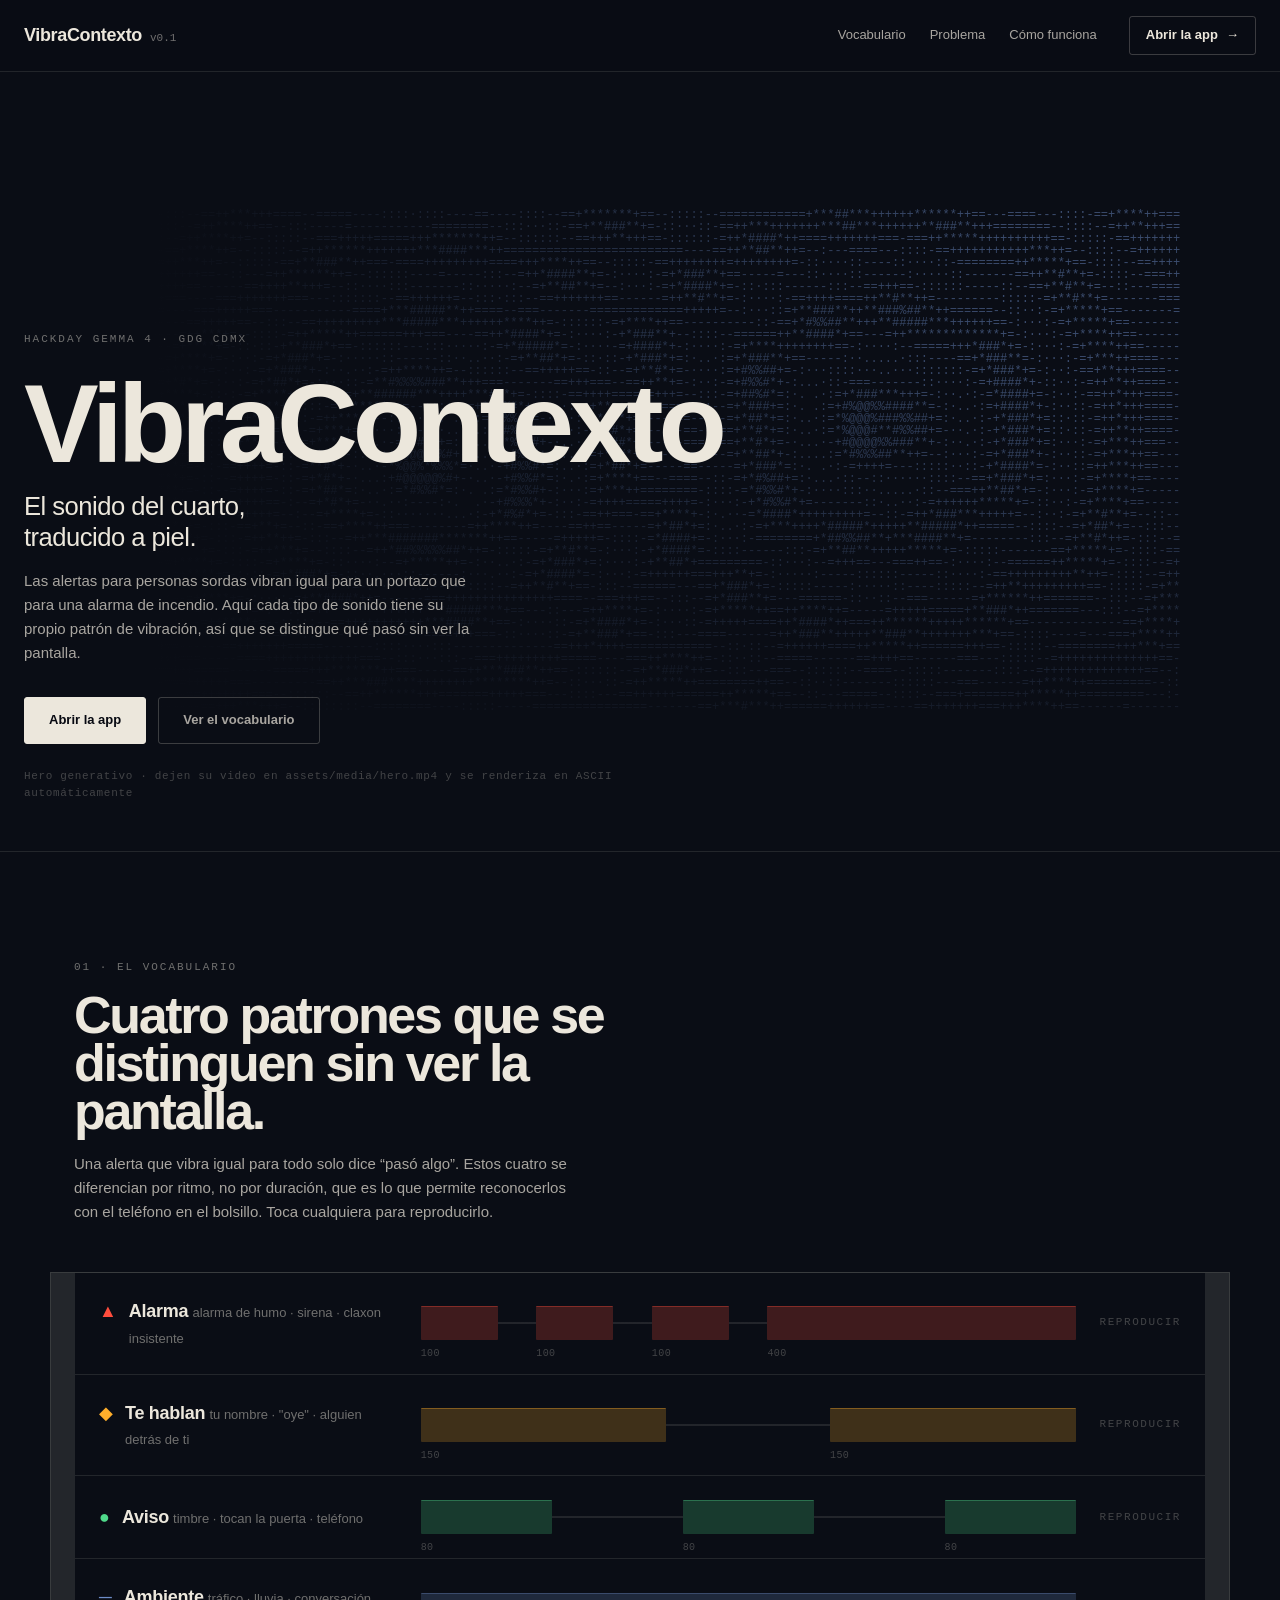
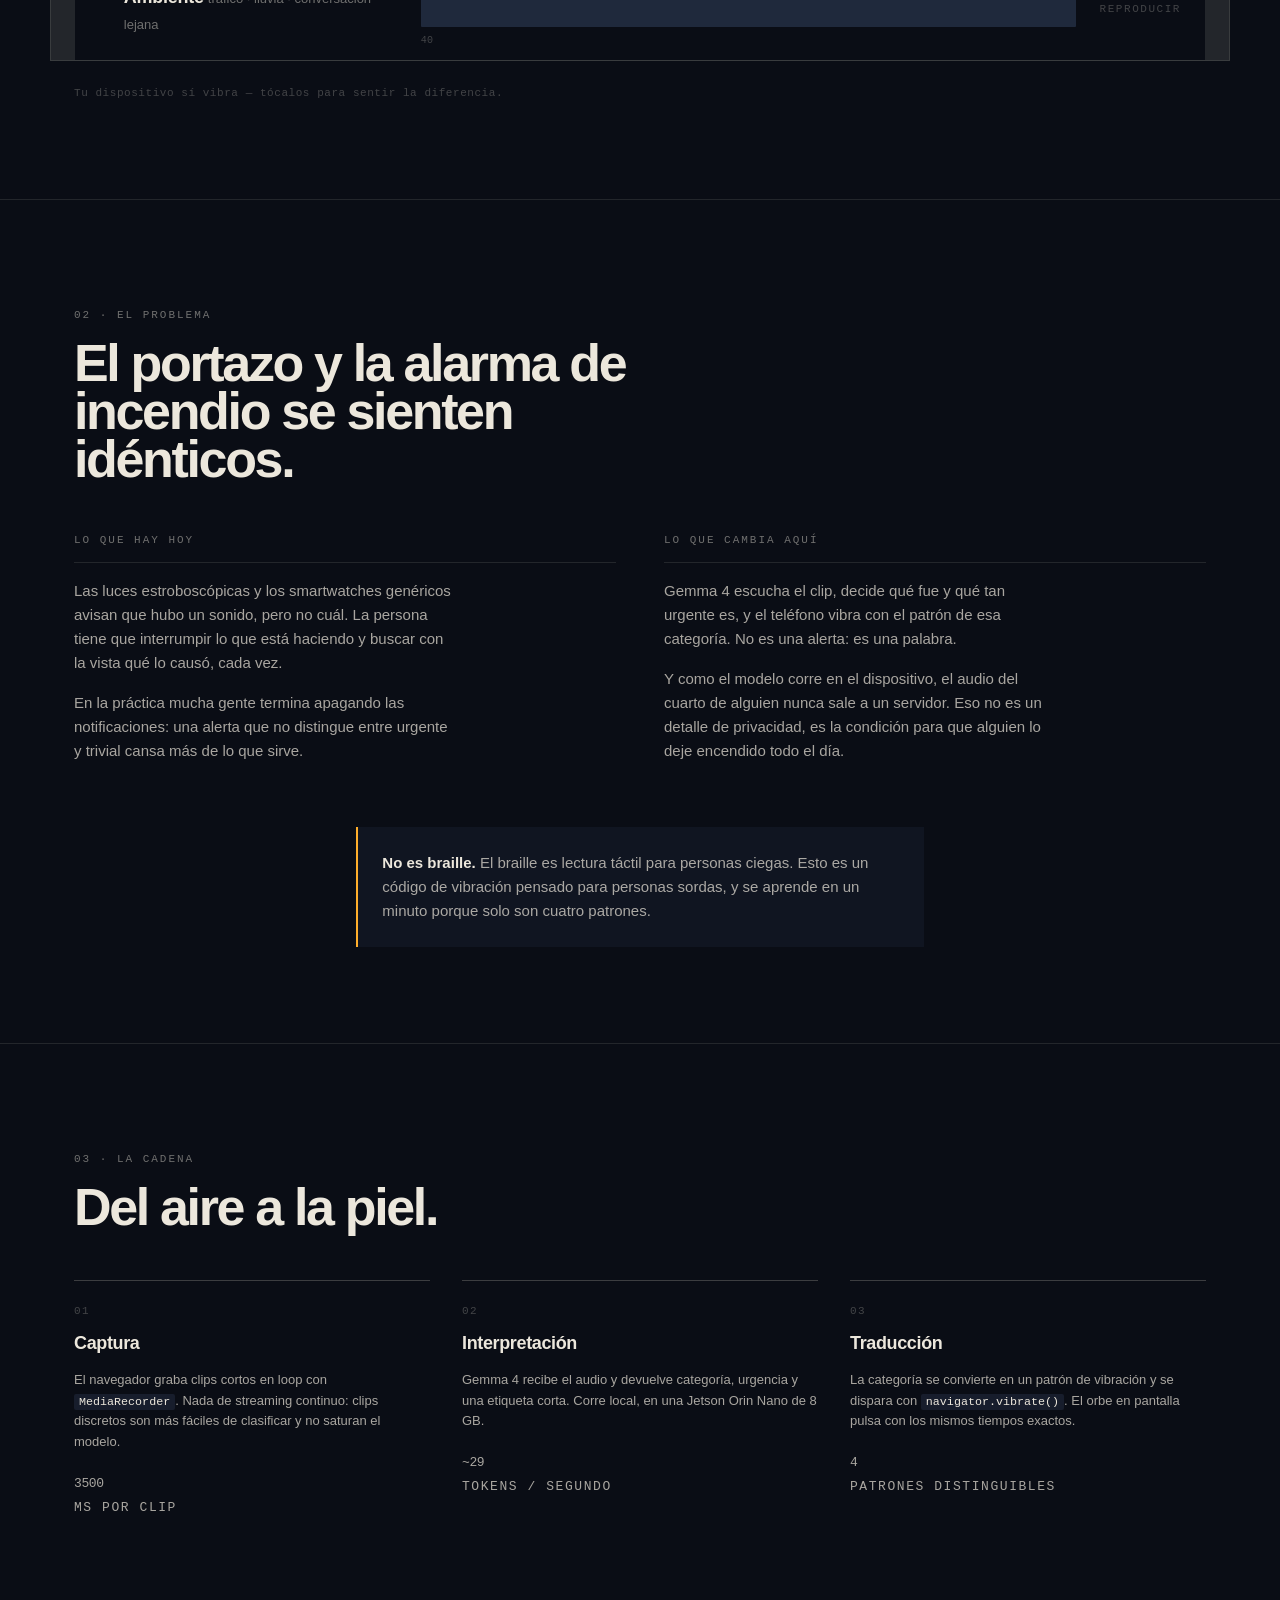
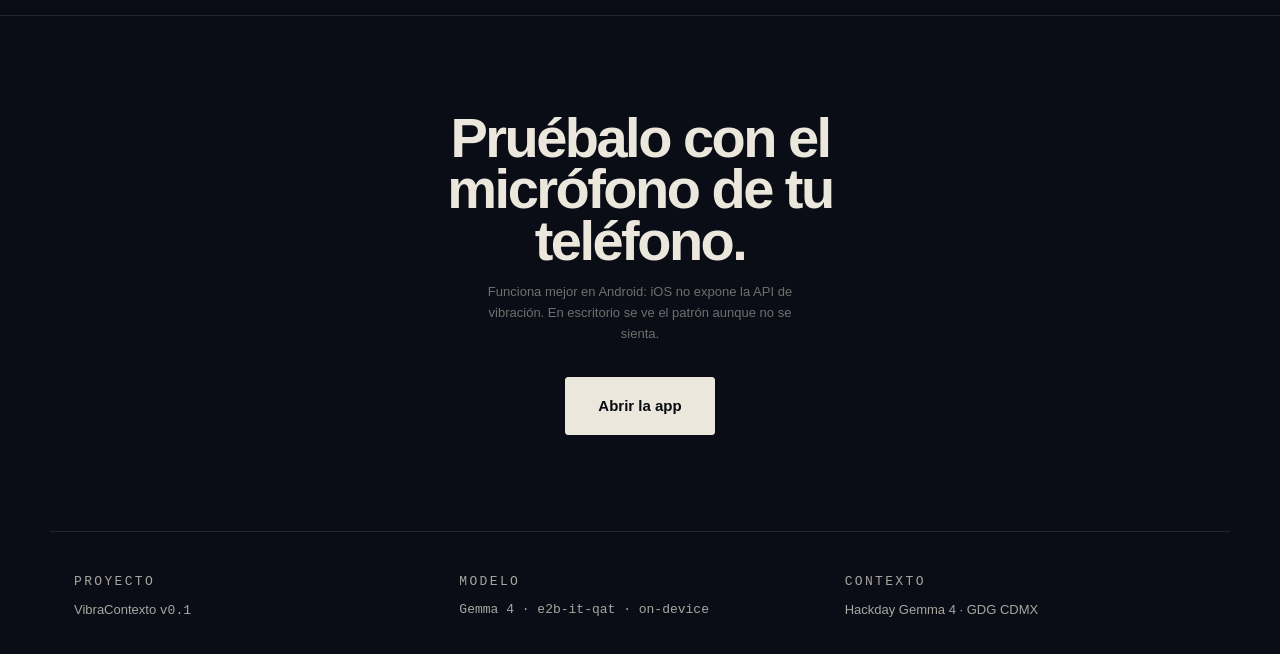
==== frontend/index.html @ 62b5c823 "Landing con hero ASCII y partitura háptica - config.js: nombre del proyecto en un solo lugar, se pro" ====
<!doctype html>
<html lang="es">
  <head>
    <meta charset="utf-8" />
    <meta name="viewport" content="width=device-width, initial-scale=1" />
    <title>{{nombre}}</title>
    <meta name="description" content="" />
    <meta name="color-scheme" content="dark" />
    <link rel="stylesheet" href="assets/css/tokens.css" />
    <link rel="stylesheet" href="assets/css/landing.css" />
  </head>
  <body>
    <a class="saltar" href="#contenido">Saltar al contenido</a>

    <header class="barra">
      <div class="barra__marca">
        <span class="barra__nombre" data-cfg="nombre"></span>
        <span class="barra__version mono" data-cfg="version"></span>
      </div>
      <nav class="barra__nav" aria-label="Secciones">
        <a href="#vocabulario">Vocabulario</a>
        <a href="#problema">Problema</a>
        <a href="#como">Cómo funciona</a>
      </nav>
      <a class="boton-abrir" href="app.html">
        Abrir la app
        <span aria-hidden="true">→</span>
      </a>
    </header>

    <main id="contenido">
      <!-- ── HERO ──────────────────────────────────────────────────────────
           El video en ASCII va aquí. Se genera en tiempo real desde
           assets/media/hero.mp4 — ver ascii-video.js para las instrucciones.
      -->
      <section class="hero">
        <pre class="hero__ascii" id="ascii" aria-hidden="true"></pre>
        <div class="hero__velo" aria-hidden="true"></div>

        <div class="hero__texto">
          <p class="etiqueta hero__eyebrow">
            <span data-cfg="equipo"></span>
          </p>
          <h1 class="display hero__titulo" data-cfg="nombre"></h1>
          <p class="hero__tagline" data-cfg="tagline"></p>
          <p class="hero__descripcion" data-cfg="descripcion"></p>

          <div class="hero__acciones">
            <a class="boton-primario" href="app.html">Abrir la app</a>
            <a class="boton-fantasma" href="#vocabulario">Ver el vocabulario</a>
          </div>

          <p class="hero__nota mono" id="nota-ascii"></p>
        </div>
      </section>

      <!-- ── VOCABULARIO: el elemento firma ────────────────────────────────
           Cada categoría es un patrón real, dibujado a escala de ms y
           reproducible. En un Android además vibra de verdad.
      -->
      <section class="vocabulario" id="vocabulario">
        <div class="seccion__cabeza">
          <p class="etiqueta">01 · El vocabulario</p>
          <h2 class="display seccion__titulo">
            Cuatro patrones que se distinguen sin ver la pantalla.
          </h2>
          <p class="seccion__bajada">
            Una alerta que vibra igual para todo solo dice “pasó algo”. Estos
            cuatro se diferencian por ritmo, no por duración, que es lo que
            permite reconocerlos con el teléfono en el bolsillo. Toca
            cualquiera para reproducirlo.
          </p>
        </div>

        <ul class="vocabulario__lista" id="lista-vocabulario"></ul>

        <p class="vocabulario__pie mono" id="aviso-vibracion"></p>
      </section>

      <!-- ── PROBLEMA ──────────────────────────────────────────────────── -->
      <section class="problema" id="problema">
        <div class="seccion__cabeza">
          <p class="etiqueta">02 · El problema</p>
          <h2 class="display seccion__titulo">
            El portazo y la alarma de incendio se sienten idénticos.
          </h2>
        </div>

        <div class="problema__grid">
          <div class="problema__col">
            <h3 class="problema__sub">Lo que hay hoy</h3>
            <p>
              Las luces estroboscópicas y los smartwatches genéricos avisan que
              hubo un sonido, pero no cuál. La persona tiene que interrumpir lo
              que está haciendo y buscar con la vista qué lo causó, cada vez.
            </p>
            <p>
              En la práctica mucha gente termina apagando las notificaciones:
              una alerta que no distingue entre urgente y trivial cansa más de
              lo que sirve.
            </p>
          </div>
          <div class="problema__col">
            <h3 class="problema__sub">Lo que cambia aquí</h3>
            <p>
              Gemma 4 escucha el clip, decide qué fue y qué tan urgente es, y
              el teléfono vibra con el patrón de esa categoría. No es una
              alerta: es una palabra.
            </p>
            <p>
              Y como el modelo corre en el dispositivo, el audio del cuarto de
              alguien nunca sale a un servidor. Eso no es un detalle de
              privacidad, es la condición para que alguien lo deje encendido
              todo el día.
            </p>
          </div>
        </div>

        <p class="problema__aclaracion">
          <strong>No es braille.</strong> El braille es lectura táctil para
          personas ciegas. Esto es un código de vibración pensado para personas
          sordas, y se aprende en un minuto porque solo son cuatro patrones.
        </p>
      </section>

      <!-- ── CÓMO FUNCIONA ─────────────────────────────────────────────────
           Es una cadena de señal real, así que va numerada: el orden importa
           y cada paso tiene su latencia medida.
      -->
      <section class="como" id="como">
        <div class="seccion__cabeza">
          <p class="etiqueta">03 · La cadena</p>
          <h2 class="display seccion__titulo">Del aire a la piel.</h2>
        </div>

        <ol class="cadena">
          <li class="cadena__paso">
            <span class="cadena__num mono">01</span>
            <h3 class="cadena__titulo">Captura</h3>
            <p>
              El navegador graba clips cortos en loop con
              <code>MediaRecorder</code>. Nada de streaming continuo: clips
              discretos son más fáciles de clasificar y no saturan el modelo.
            </p>
            <p class="cadena__dato mono" data-cfg="audio.duracionClipMs"></p>
            <p class="cadena__unidad mono">ms por clip</p>
          </li>
          <li class="cadena__paso">
            <span class="cadena__num mono">02</span>
            <h3 class="cadena__titulo">Interpretación</h3>
            <p>
              Gemma 4 recibe el audio y devuelve categoría, urgencia y una
              etiqueta corta. Corre local, en una Jetson Orin Nano de 8 GB.
            </p>
            <p class="cadena__dato mono">~29</p>
            <p class="cadena__unidad mono">tokens / segundo</p>
          </li>
          <li class="cadena__paso">
            <span class="cadena__num mono">03</span>
            <h3 class="cadena__titulo">Traducción</h3>
            <p>
              La categoría se convierte en un patrón de vibración y se dispara
              con <code>navigator.vibrate()</code>. El orbe en pantalla pulsa
              con los mismos tiempos exactos.
            </p>
            <p class="cadena__dato mono">4</p>
            <p class="cadena__unidad mono">patrones distinguibles</p>
          </li>
        </ol>
      </section>

      <section class="cierre">
        <h2 class="display cierre__titulo">
          Pruébalo con el micrófono de tu teléfono.
        </h2>
        <p class="cierre__nota">
          Funciona mejor en Android: iOS no expone la API de vibración. En
          escritorio se ve el patrón aunque no se sienta.
        </p>
        <a class="boton-primario boton-primario--grande" href="app.html">
          Abrir la app
        </a>
      </section>
    </main>

    <footer class="pie">
      <div class="pie__col">
        <p class="etiqueta">Proyecto</p>
        <p><span data-cfg="nombre"></span> <span class="mono" data-cfg="version"></span></p>
      </div>
      <div class="pie__col">
        <p class="etiqueta">Modelo</p>
        <p class="mono" data-cfg="modelo"></p>
      </div>
      <div class="pie__col">
        <p class="etiqueta">Contexto</p>
        <p data-cfg="equipo"></p>
      </div>
    </footer>

    <script src="assets/js/config.js"></script>
    <script src="assets/js/patterns.js"></script>
    <script src="assets/js/haptic-score.js"></script>
    <script src="assets/js/ascii-video.js"></script>
    <script src="assets/js/landing.js"></script>
  </body>
</html>
---- frontend/assets/css/tokens.css ----
/* ───────────────────────────────────────────────────────────────────────────
   Sistema de diseño — VibraContexto
   ---------------------------------------------------------------------------
   La base NO es negro puro: es un slate-índigo frío (#0A0D15). El negro puro
   con un solo acento neón es el look por defecto de todo dashboard generado
   por IA; el índigo profundo con texto hueso cálido se lee como instrumento
   de laboratorio, que es de donde viene este proyecto.

   Los cuatro colores de categoría son colores de SEÑAL: solo se usan cuando
   comunican una categoría real. Nunca como decoración, nunca en un degradado.
   ─────────────────────────────────────────────────────────────────────────── */

:root {
  /* Superficies */
  --ink-900: #070911;
  --ink-800: #0a0d15;
  --ink-700: #101521;
  --ink-600: #171d2c;
  --ink-500: #222a3d;

  /* Texto: hueso cálido, no gris frío. */
  --bone: #ece7dc;
  --bone-70: rgba(236, 231, 220, 0.7);
  --bone-45: rgba(236, 231, 220, 0.45);
  --bone-25: rgba(236, 231, 220, 0.25);
  --line: rgba(236, 231, 220, 0.11);
  --line-fuerte: rgba(236, 231, 220, 0.22);

  /* Señales por categoría — el mismo orden que el contrato del backend. */
  --sig-alarma: #ff4d3d;
  --sig-atencion: #ffae2b;
  --sig-social: #4fd98a;
  --sig-ambiental: #6c8cc7;

  /* Tipografía. Cero fuentes externas: el wifi del venue no es de fiar y una
     fuente que no carga arruina la demo. La personalidad la carga el mono. */
  --mono: ui-monospace, "SF Mono", SFMono-Regular, Menlo, Consolas,
    "Liberation Mono", "DejaVu Sans Mono", monospace;
  --sans: ui-sans-serif, -apple-system, BlinkMacSystemFont, "Segoe UI", Roboto,
    "Helvetica Neue", Arial, sans-serif;

  /* Escala tipográfica */
  --t-xs: 0.6875rem;
  --t-sm: 0.8125rem;
  --t-base: 0.9375rem;
  --t-md: 1.125rem;
  --t-lg: 1.5rem;
  --t-xl: 2.25rem;
  --t-2xl: clamp(2.75rem, 9vw, 7rem);

  /* Ritmo espacial */
  --s-1: 0.25rem;
  --s-2: 0.5rem;
  --s-3: 0.75rem;
  --s-4: 1rem;
  --s-6: 1.5rem;
  --s-8: 2rem;
  --s-12: 3rem;
  --s-16: 4rem;
  --s-24: 6rem;

  --radio: 3px;
  --ancho-max: 1180px;
}

*,
*::before,
*::after {
  box-sizing: border-box;
}

html {
  -webkit-text-size-adjust: 100%;
}

body {
  margin: 0;
  background: var(--ink-800);
  color: var(--bone);
  font-family: var(--sans);
  font-size: var(--t-base);
  line-height: 1.6;
  -webkit-font-smoothing: antialiased;
  text-rendering: optimizeLegibility;
}

/* Etiquetas de sistema: mono, versalitas, tracking abierto. Es el conector
   visual entre la landing y la app. */
.etiqueta {
  font-family: var(--mono);
  font-size: var(--t-xs);
  letter-spacing: 0.18em;
  text-transform: uppercase;
  color: var(--bone-45);
  font-weight: 500;
}

.mono {
  font-family: var(--mono);
  font-variant-numeric: tabular-nums;
}

/* Display: grotesca pesada, tracking muy cerrado. El contraste entre esto y
   el mono suelto de las etiquetas es toda la personalidad de la página. */
.display {
  font-weight: 800;
  letter-spacing: -0.045em;
  line-height: 0.92;
  margin: 0;
}

a {
  color: inherit;
}

button {
  font: inherit;
  color: inherit;
}

/* Piso de calidad: foco visible siempre, nunca outline:none a secas. */
:focus-visible {
  outline: 2px solid var(--sig-atencion);
  outline-offset: 3px;
  border-radius: 2px;
}

.solo-lectores {
  position: absolute;
  width: 1px;
  height: 1px;
  padding: 0;
  margin: -1px;
  overflow: hidden;
  clip: rect(0, 0, 0, 0);
  white-space: nowrap;
  border: 0;
}

/* La app depende de animación para comunicar (el orbe pulsa en sync con la
   vibración). Con reduced-motion no se elimina: se vuelve un cambio de estado
   discreto, para que la información no se pierda. */
@media (prefers-reduced-motion: reduce) {
  *,
  *::before,
  *::after {
    animation-duration: 0.01ms !important;
    animation-iteration-count: 1 !important;
    transition-duration: 0.01ms !important;
    scroll-behavior: auto !important;
  }
}
---- frontend/assets/css/landing.css ----
@import url("partitura.css");

/* ───────────────────────────────────────────────────────────────────────────
   LANDING
   Regla de especificidad que se sigue en todo el archivo: cada sección tiene
   su prefijo de clase (.hero__, .cadena__, ...) y NUNCA se estilan elementos
   por etiqueta dentro de una sección. Así ninguna regla cancela a otra.
   ─────────────────────────────────────────────────────────────────────────── */

.saltar {
  position: absolute;
  left: -9999px;
  top: 0;
  background: var(--bone);
  color: var(--ink-900);
  padding: var(--s-3) var(--s-4);
  z-index: 100;
  text-decoration: none;
}
.saltar:focus {
  left: var(--s-4);
  top: var(--s-4);
}

/* ── Barra superior ──────────────────────────────────────────────────────── */

.barra {
  position: sticky;
  top: 0;
  z-index: 50;
  display: flex;
  align-items: center;
  gap: var(--s-8);
  padding: var(--s-4) var(--s-6);
  background: color-mix(in srgb, var(--ink-800) 82%, transparent);
  backdrop-filter: blur(14px);
  border-bottom: 1px solid var(--line);
}

.barra__marca {
  display: flex;
  align-items: baseline;
  gap: var(--s-2);
  margin-right: auto;
}

.barra__nombre {
  font-weight: 700;
  letter-spacing: -0.02em;
  font-size: var(--t-md);
}

.barra__version {
  font-size: var(--t-xs);
  color: var(--bone-45);
}

.barra__nav {
  display: flex;
  gap: var(--s-6);
  font-size: var(--t-sm);
}

.barra__nav a {
  color: var(--bone-70);
  text-decoration: none;
  transition: color 140ms ease;
}
.barra__nav a:hover {
  color: var(--bone);
}

.boton-abrir {
  display: inline-flex;
  align-items: center;
  gap: var(--s-2);
  padding: var(--s-2) var(--s-4);
  border: 1px solid var(--line-fuerte);
  border-radius: var(--radio);
  font-size: var(--t-sm);
  font-weight: 600;
  text-decoration: none;
  white-space: nowrap;
  transition: background 140ms ease, border-color 140ms ease;
}
.boton-abrir:hover {
  background: var(--ink-600);
  border-color: var(--bone-45);
}

@media (max-width: 720px) {
  .barra__nav {
    display: none;
  }
}

/* ── Hero ────────────────────────────────────────────────────────────────── */

.hero {
  position: relative;
  min-height: min(88vh, 780px);
  display: flex;
  align-items: flex-end;
  overflow: hidden;
  border-bottom: 1px solid var(--line);
}

/* El ASCII es el fondo vivo del hero. El tamaño de fuente se calcula para que
   las columnas de config.js quepan exactamente en el ancho de la ventana:
   en monoespaciada cada carácter mide ~0.6em, así que 100vw / (cols * 0.6). */
.hero__ascii {
  position: absolute;
  inset: 0;
  margin: 0;
  padding: 0;
  font-family: var(--mono);
  font-size: clamp(3px, calc(100vw / 92), 12px);
  line-height: 1;
  letter-spacing: 0;
  color: var(--sig-ambiental);
  opacity: 0.5;
  white-space: pre;
  overflow: hidden;
  user-select: none;
  display: flex;
  align-items: center;
  justify-content: center;
}

/* Degradado que hunde el ASCII detrás del texto sin taparlo del todo. */
.hero__velo {
  position: absolute;
  inset: 0;
  background:
    linear-gradient(to top, var(--ink-800) 4%, transparent 62%),
    linear-gradient(to right, var(--ink-800) 12%, transparent 78%);
  pointer-events: none;
}

.hero__texto {
  position: relative;
  padding: var(--s-16) var(--s-6) var(--s-12);
  max-width: 720px;
}

.hero__eyebrow {
  margin: 0 0 var(--s-6);
}

.hero__titulo {
  font-size: var(--t-2xl);
  margin-bottom: var(--s-4);
}

.hero__tagline {
  font-size: clamp(1.125rem, 2.6vw, 1.6rem);
  font-weight: 500;
  letter-spacing: -0.02em;
  color: var(--bone);
  margin: 0 0 var(--s-4);
  max-width: 20ch;
  line-height: 1.2;
}

.hero__descripcion {
  color: var(--bone-70);
  max-width: 54ch;
  margin: 0 0 var(--s-8);
}

.hero__acciones {
  display: flex;
  flex-wrap: wrap;
  gap: var(--s-3);
  margin-bottom: var(--s-6);
}

.hero__nota {
  font-size: var(--t-xs);
  color: var(--bone-25);
  margin: 0;
  letter-spacing: 0.06em;
}

.boton-primario {
  display: inline-block;
  padding: var(--s-3) var(--s-6);
  background: var(--bone);
  color: var(--ink-900);
  border: 1px solid var(--bone);
  border-radius: var(--radio);
  font-weight: 650;
  font-size: var(--t-sm);
  text-decoration: none;
  transition: transform 120ms ease, background 140ms ease;
}
.boton-primario:hover {
  background: #fff;
  transform: translateY(-1px);
}

.boton-primario--grande {
  padding: var(--s-4) var(--s-8);
  font-size: var(--t-base);
}

.boton-fantasma {
  display: inline-block;
  padding: var(--s-3) var(--s-6);
  border: 1px solid var(--line-fuerte);
  border-radius: var(--radio);
  font-size: var(--t-sm);
  font-weight: 600;
  text-decoration: none;
  color: var(--bone-70);
  transition: color 140ms ease, border-color 140ms ease;
}
.boton-fantasma:hover {
  color: var(--bone);
  border-color: var(--bone-45);
}

/* ── Secciones ───────────────────────────────────────────────────────────── */

.seccion__cabeza {
  max-width: var(--ancho-max);
  margin: 0 auto var(--s-12);
  padding: 0 var(--s-6);
}

.seccion__titulo {
  font-size: clamp(1.75rem, 4.2vw, 3.25rem);
  max-width: 22ch;
  margin: var(--s-4) 0 0;
}

.seccion__bajada {
  color: var(--bone-70);
  max-width: 60ch;
  margin: var(--s-4) 0 0;
}

.vocabulario,
.problema,
.como {
  padding: var(--s-24) 0;
  border-bottom: 1px solid var(--line);
}

/* ── Vocabulario ─────────────────────────────────────────────────────────── */

.vocabulario__lista {
  list-style: none;
  margin: 0 auto;
  padding: 0 var(--s-6);
  max-width: var(--ancho-max);
  display: grid;
  gap: 1px;
  background: var(--line);
  border: 1px solid var(--line);
}

.tarjeta-patron {
  background: var(--ink-800);
  padding: var(--s-6);
  display: grid;
  grid-template-columns: minmax(180px, 1fr) 2.2fr auto;
  gap: var(--s-6);
  align-items: center;
  cursor: pointer;
  border: 0;
  width: 100%;
  text-align: left;
  transition: background 140ms ease;
}
.tarjeta-patron:hover {
  background: var(--ink-700);
}

.tarjeta-patron__id {
  display: flex;
  align-items: baseline;
  gap: var(--s-3);
}

.tarjeta-patron__glifo {
  font-size: var(--t-md);
  line-height: 1;
  color: var(--categoria-color);
}

.tarjeta-patron__nombre {
  font-weight: 650;
  letter-spacing: -0.015em;
  font-size: var(--t-md);
  margin: 0;
}

.tarjeta-patron__ejemplos {
  font-size: var(--t-sm);
  color: var(--bone-45);
  margin: var(--s-1) 0 0;
}

.tarjeta-patron__partitura {
  min-width: 0;
}

.tarjeta-patron__accion {
  font-size: var(--t-xs);
  letter-spacing: 0.14em;
  text-transform: uppercase;
  color: var(--bone-25);
  white-space: nowrap;
  font-family: var(--mono);
}

.tarjeta-patron:hover .tarjeta-patron__accion {
  color: var(--categoria-color);
}

@media (max-width: 860px) {
  .tarjeta-patron {
    grid-template-columns: 1fr;
    gap: var(--s-4);
  }
  .tarjeta-patron__accion {
    display: none;
  }
}

.vocabulario__pie {
  max-width: var(--ancho-max);
  margin: var(--s-6) auto 0;
  padding: 0 var(--s-6);
  font-size: var(--t-xs);
  color: var(--bone-25);
  letter-spacing: 0.05em;
}

/* ── Problema ────────────────────────────────────────────────────────────── */

.problema__grid {
  max-width: var(--ancho-max);
  margin: 0 auto;
  padding: 0 var(--s-6);
  display: grid;
  grid-template-columns: repeat(auto-fit, minmax(300px, 1fr));
  gap: var(--s-12);
}

.problema__sub {
  font-size: var(--t-xs);
  letter-spacing: 0.18em;
  text-transform: uppercase;
  color: var(--bone-45);
  font-family: var(--mono);
  font-weight: 500;
  margin: 0 0 var(--s-4);
  padding-bottom: var(--s-3);
  border-bottom: 1px solid var(--line);
}

.problema__col p {
  color: var(--bone-70);
  margin: 0 0 var(--s-4);
  max-width: 46ch;
}

.problema__aclaracion {
  max-width: var(--ancho-max);
  margin: var(--s-12) auto 0;
  padding: var(--s-6);
  border-left: 2px solid var(--sig-atencion);
  background: var(--ink-700);
  color: var(--bone-70);
  max-width: 68ch;
}

.problema__aclaracion strong {
  color: var(--bone);
}

/* ── Cadena ──────────────────────────────────────────────────────────────── */

.cadena {
  list-style: none;
  max-width: var(--ancho-max);
  margin: 0 auto;
  padding: 0 var(--s-6);
  display: grid;
  grid-template-columns: repeat(auto-fit, minmax(260px, 1fr));
  gap: var(--s-8);
  counter-reset: paso;
}

.cadena__paso {
  border-top: 1px solid var(--line-fuerte);
  padding-top: var(--s-4);
}

.cadena__num {
  font-size: var(--t-xs);
  color: var(--bone-25);
  letter-spacing: 0.12em;
}

.cadena__titulo {
  font-size: var(--t-md);
  font-weight: 650;
  letter-spacing: -0.02em;
  margin: var(--s-2) 0 var(--s-3);
}

.cadena__paso p {
  color: var(--bone-70);
  font-size: var(--t-sm);
  margin: 0 0 var(--s-3);
}

.cadena__dato {
  font-size: var(--t-xl);
  font-weight: 300;
  color: var(--bone);
  margin: var(--s-6) 0 0 !important;
  line-height: 1;
  letter-spacing: -0.03em;
}

.cadena__unidad {
  font-size: var(--t-xs);
  color: var(--bone-25);
  letter-spacing: 0.12em;
  text-transform: uppercase;
  margin: var(--s-2) 0 0 !important;
}

.cadena__paso code {
  font-family: var(--mono);
  font-size: 0.9em;
  color: var(--bone);
  background: var(--ink-600);
  padding: 1px 5px;
  border-radius: 2px;
}

/* ── Cierre ──────────────────────────────────────────────────────────────── */

.cierre {
  padding: var(--s-24) var(--s-6);
  text-align: center;
}

.cierre__titulo {
  font-size: clamp(1.75rem, 4.5vw, 3.5rem);
  max-width: 18ch;
  margin: 0 auto var(--s-4);
}

.cierre__nota {
  color: var(--bone-45);
  font-size: var(--t-sm);
  max-width: 46ch;
  margin: 0 auto var(--s-8);
}

/* ── Pie ─────────────────────────────────────────────────────────────────── */

.pie {
  border-top: 1px solid var(--line);
  padding: var(--s-8) var(--s-6);
  display: grid;
  grid-template-columns: repeat(auto-fit, minmax(200px, 1fr));
  gap: var(--s-6);
  max-width: var(--ancho-max);
  margin: 0 auto;
}

.pie__col p {
  margin: var(--s-2) 0 0;
  font-size: var(--t-sm);
  color: var(--bone-70);
}
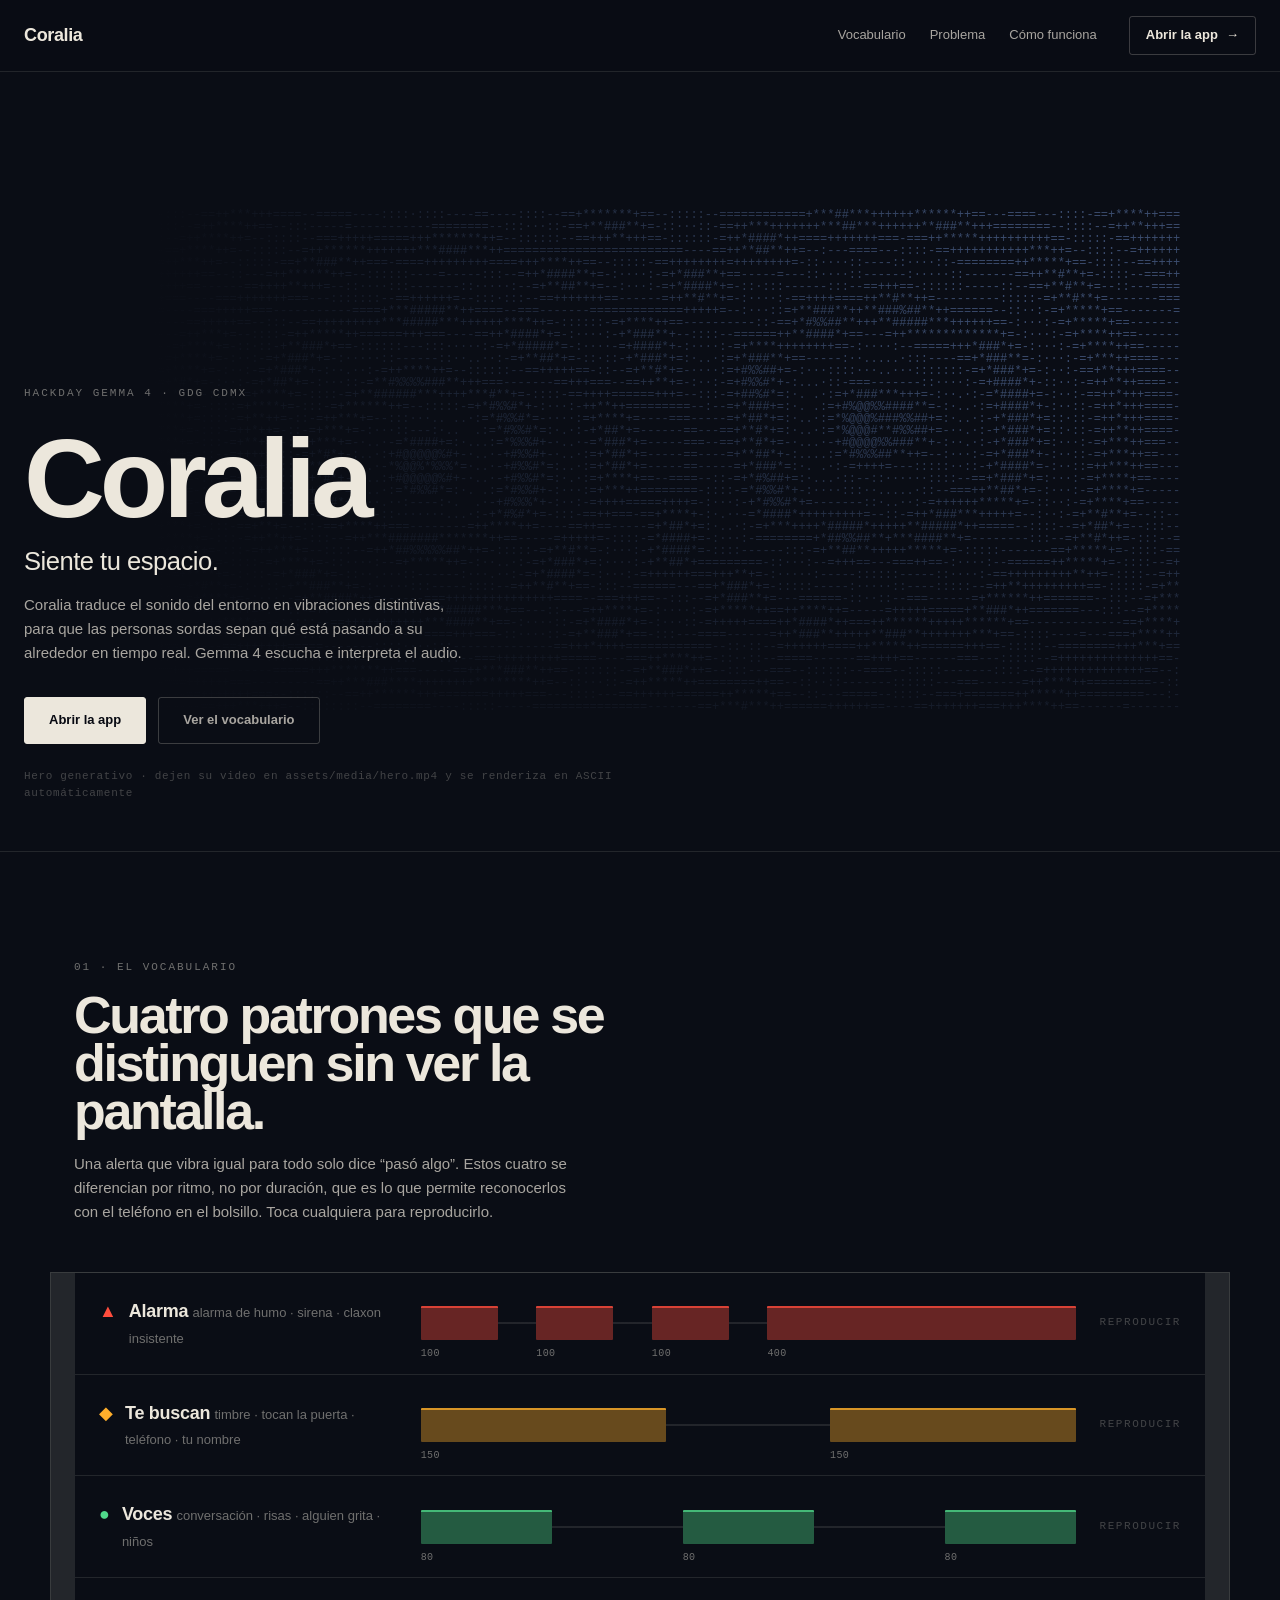
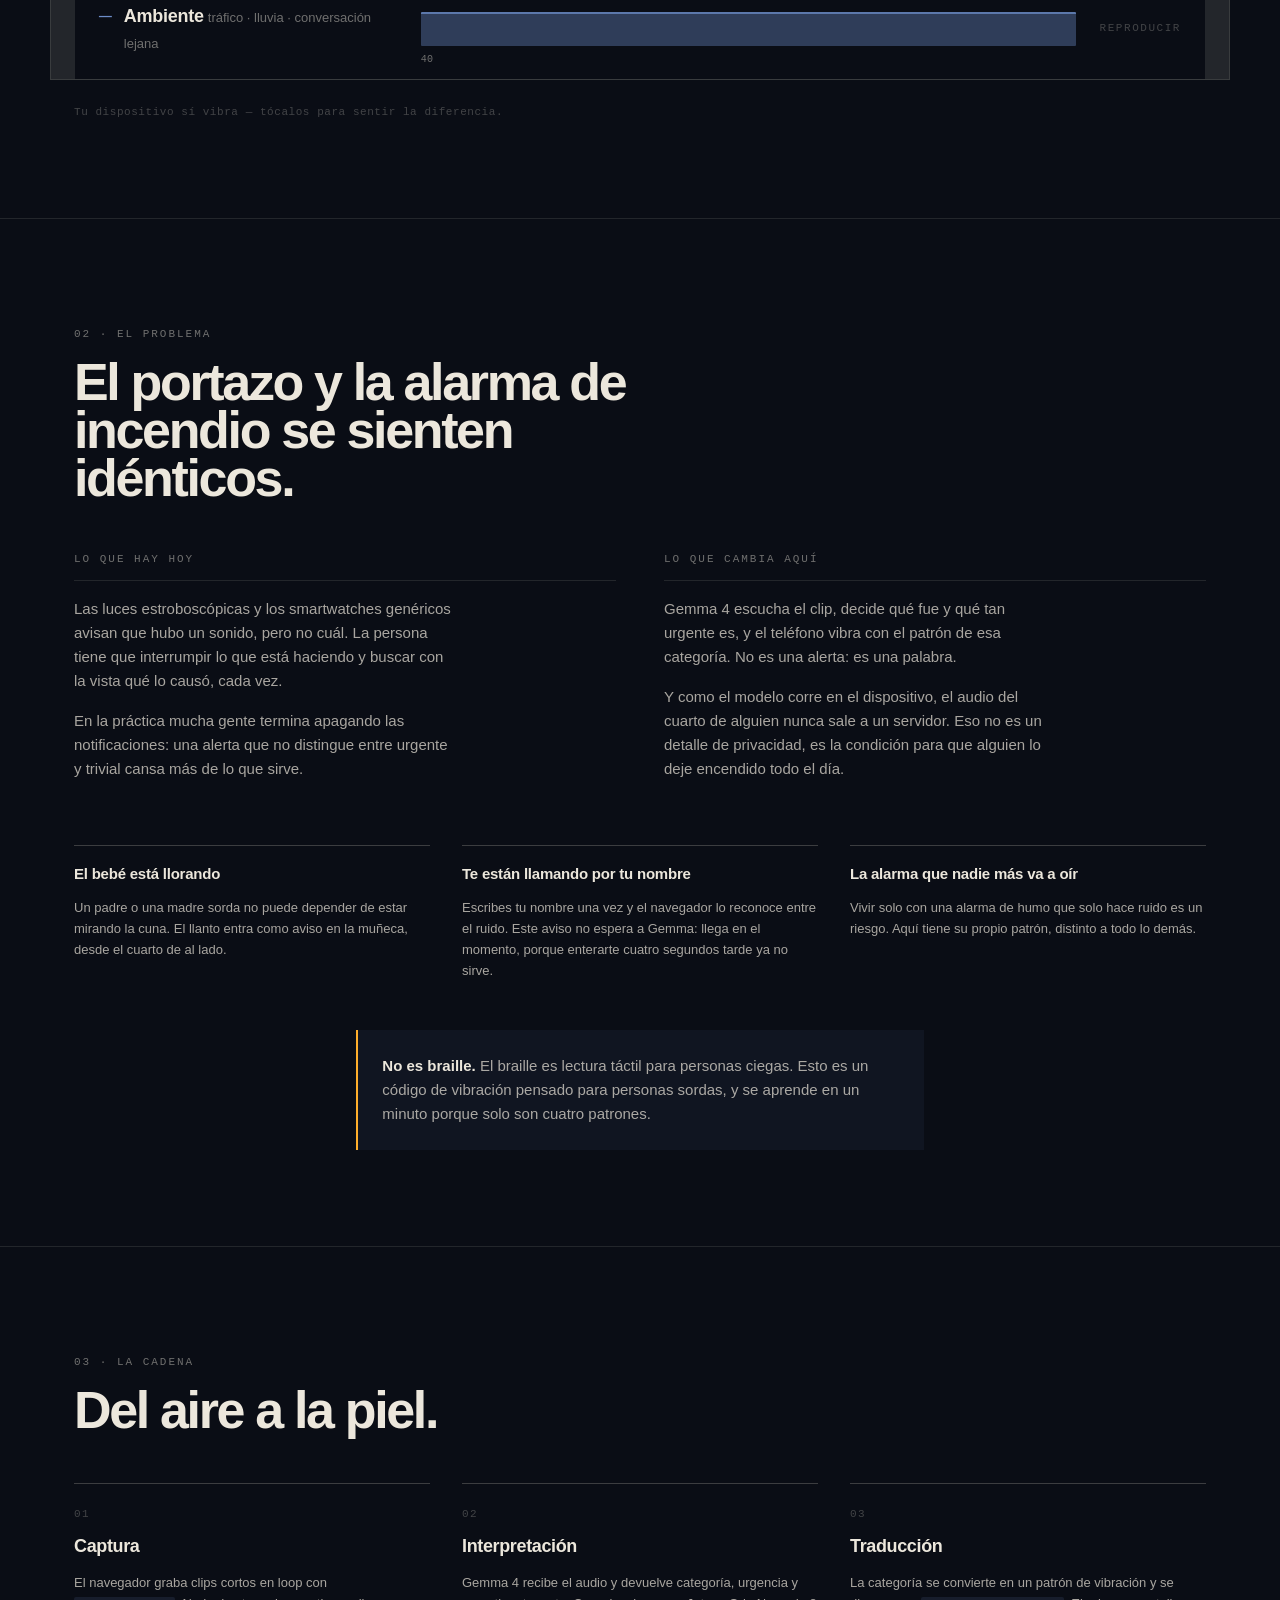
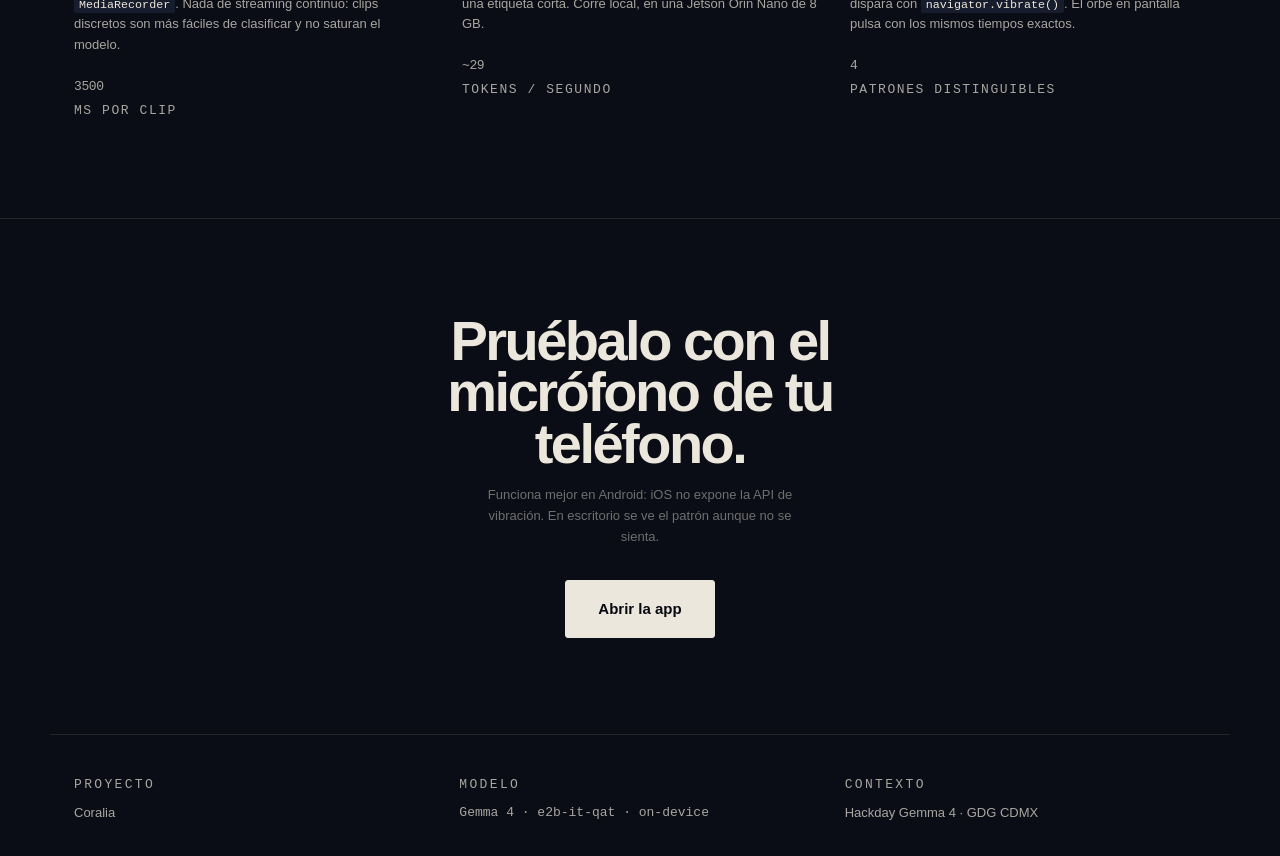
==== commit b89ba1e6: "Coralia: nombre, identidad y detección del nombre propio - El proyecto ahora se llama Coralia — "Sie" ====
--- a/frontend/index.html
+++ b/frontend/index.html
@@ -116,6 +116,32 @@
           </div>
         </div>
 
+        <ul class="casos">
+          <li class="caso">
+            <h3 class="caso__titulo">El bebé está llorando</h3>
+            <p>
+              Un padre o una madre sorda no puede depender de estar mirando la
+              cuna. El llanto entra como aviso en la muñeca, desde el cuarto de
+              al lado.
+            </p>
+          </li>
+          <li class="caso">
+            <h3 class="caso__titulo">Te están llamando por tu nombre</h3>
+            <p>
+              Escribes tu nombre una vez y el navegador lo reconoce entre el
+              ruido. Este aviso no espera a Gemma: llega en el momento, porque
+              enterarte cuatro segundos tarde ya no sirve.
+            </p>
+          </li>
+          <li class="caso">
+            <h3 class="caso__titulo">La alarma que nadie más va a oír</h3>
+            <p>
+              Vivir solo con una alarma de humo que solo hace ruido es un
+              riesgo. Aquí tiene su propio patrón, distinto a todo lo demás.
+            </p>
+          </li>
+        </ul>
+
         <p class="problema__aclaracion">
           <strong>No es braille.</strong> El braille es lectura táctil para
           personas ciegas. Esto es un código de vibración pensado para personas
--- a/frontend/assets/css/landing.css
+++ b/frontend/assets/css/landing.css
@@ -367,6 +367,34 @@
   max-width: 46ch;
 }
 
+.casos {
+  list-style: none;
+  max-width: var(--ancho-max);
+  margin: var(--s-12) auto 0;
+  padding: 0 var(--s-6);
+  display: grid;
+  grid-template-columns: repeat(auto-fit, minmax(240px, 1fr));
+  gap: var(--s-8);
+}
+
+.caso {
+  border-top: 1px solid var(--line-fuerte);
+  padding-top: var(--s-4);
+}
+
+.caso__titulo {
+  font-size: var(--t-base);
+  font-weight: 650;
+  letter-spacing: -0.015em;
+  margin: 0 0 var(--s-3);
+}
+
+.caso p {
+  color: var(--bone-70);
+  font-size: var(--t-sm);
+  margin: 0;
+}
+
 .problema__aclaracion {
   max-width: var(--ancho-max);
   margin: var(--s-12) auto 0;
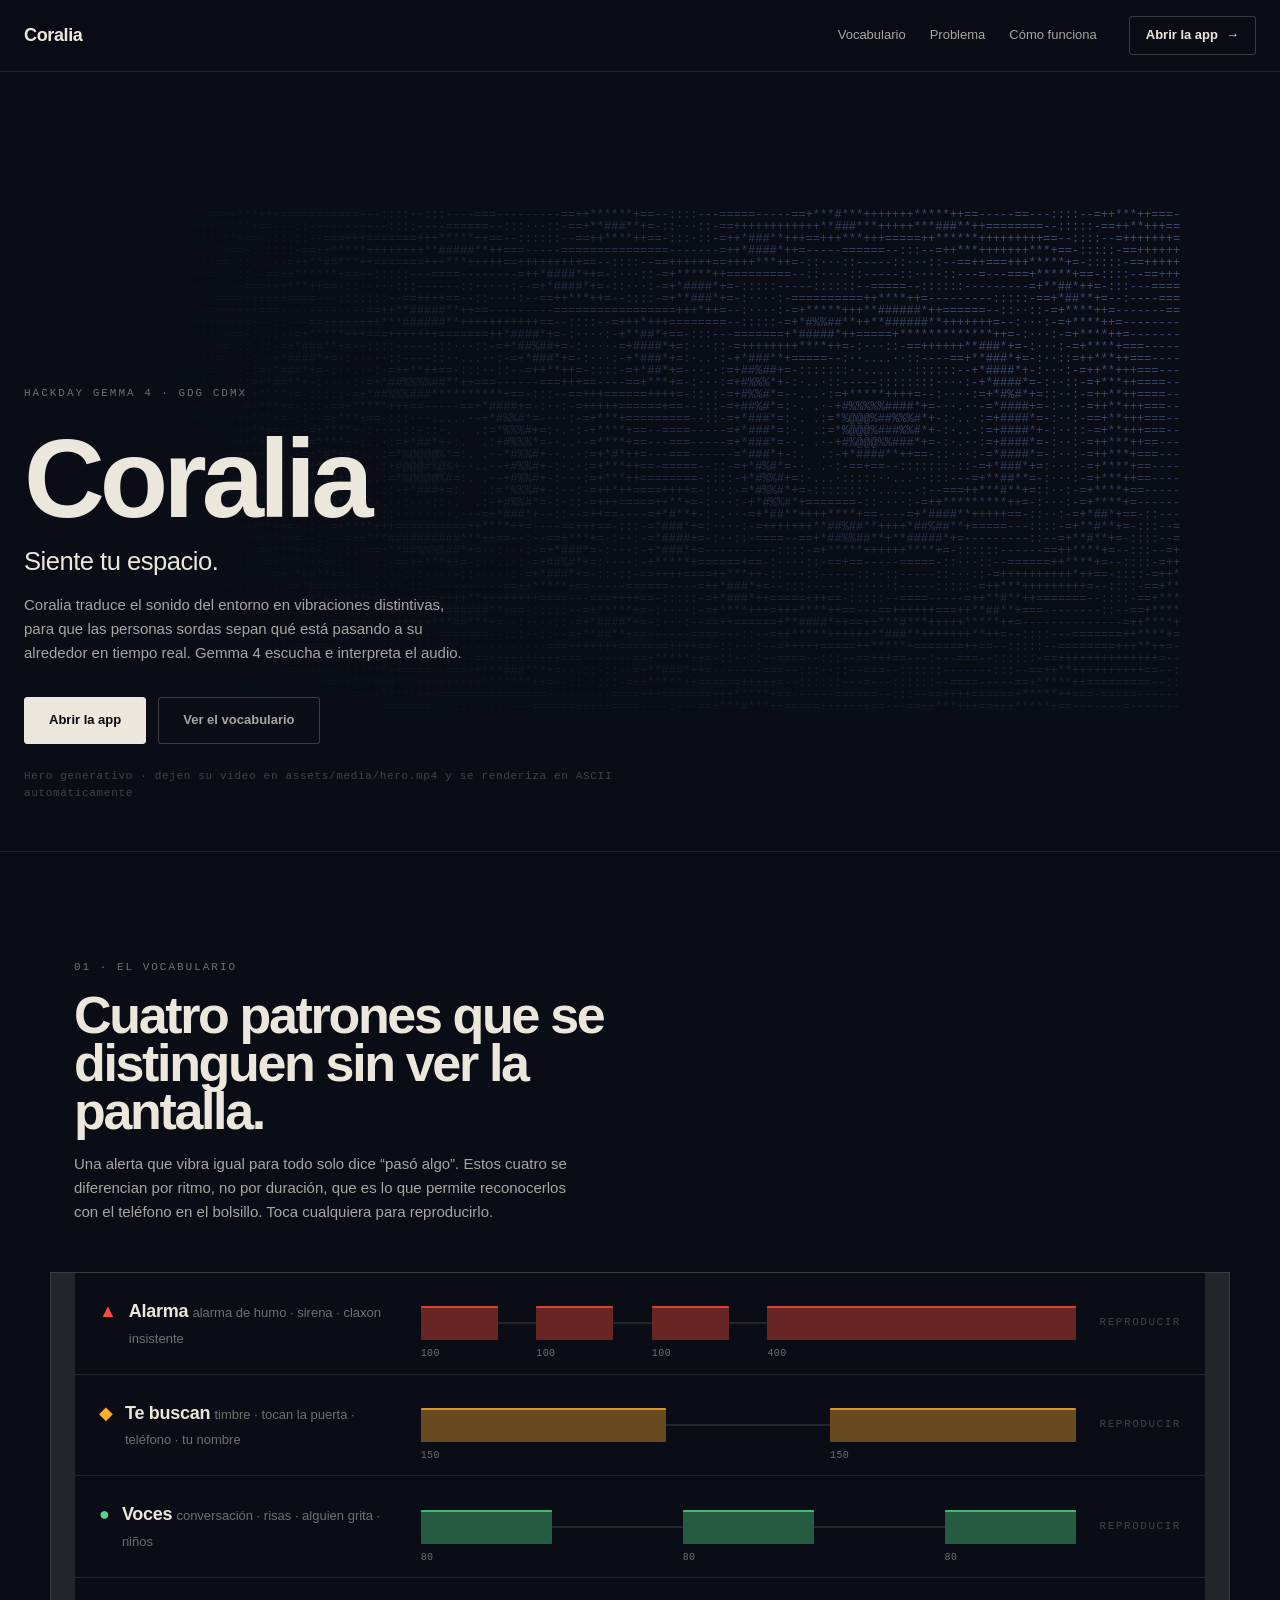
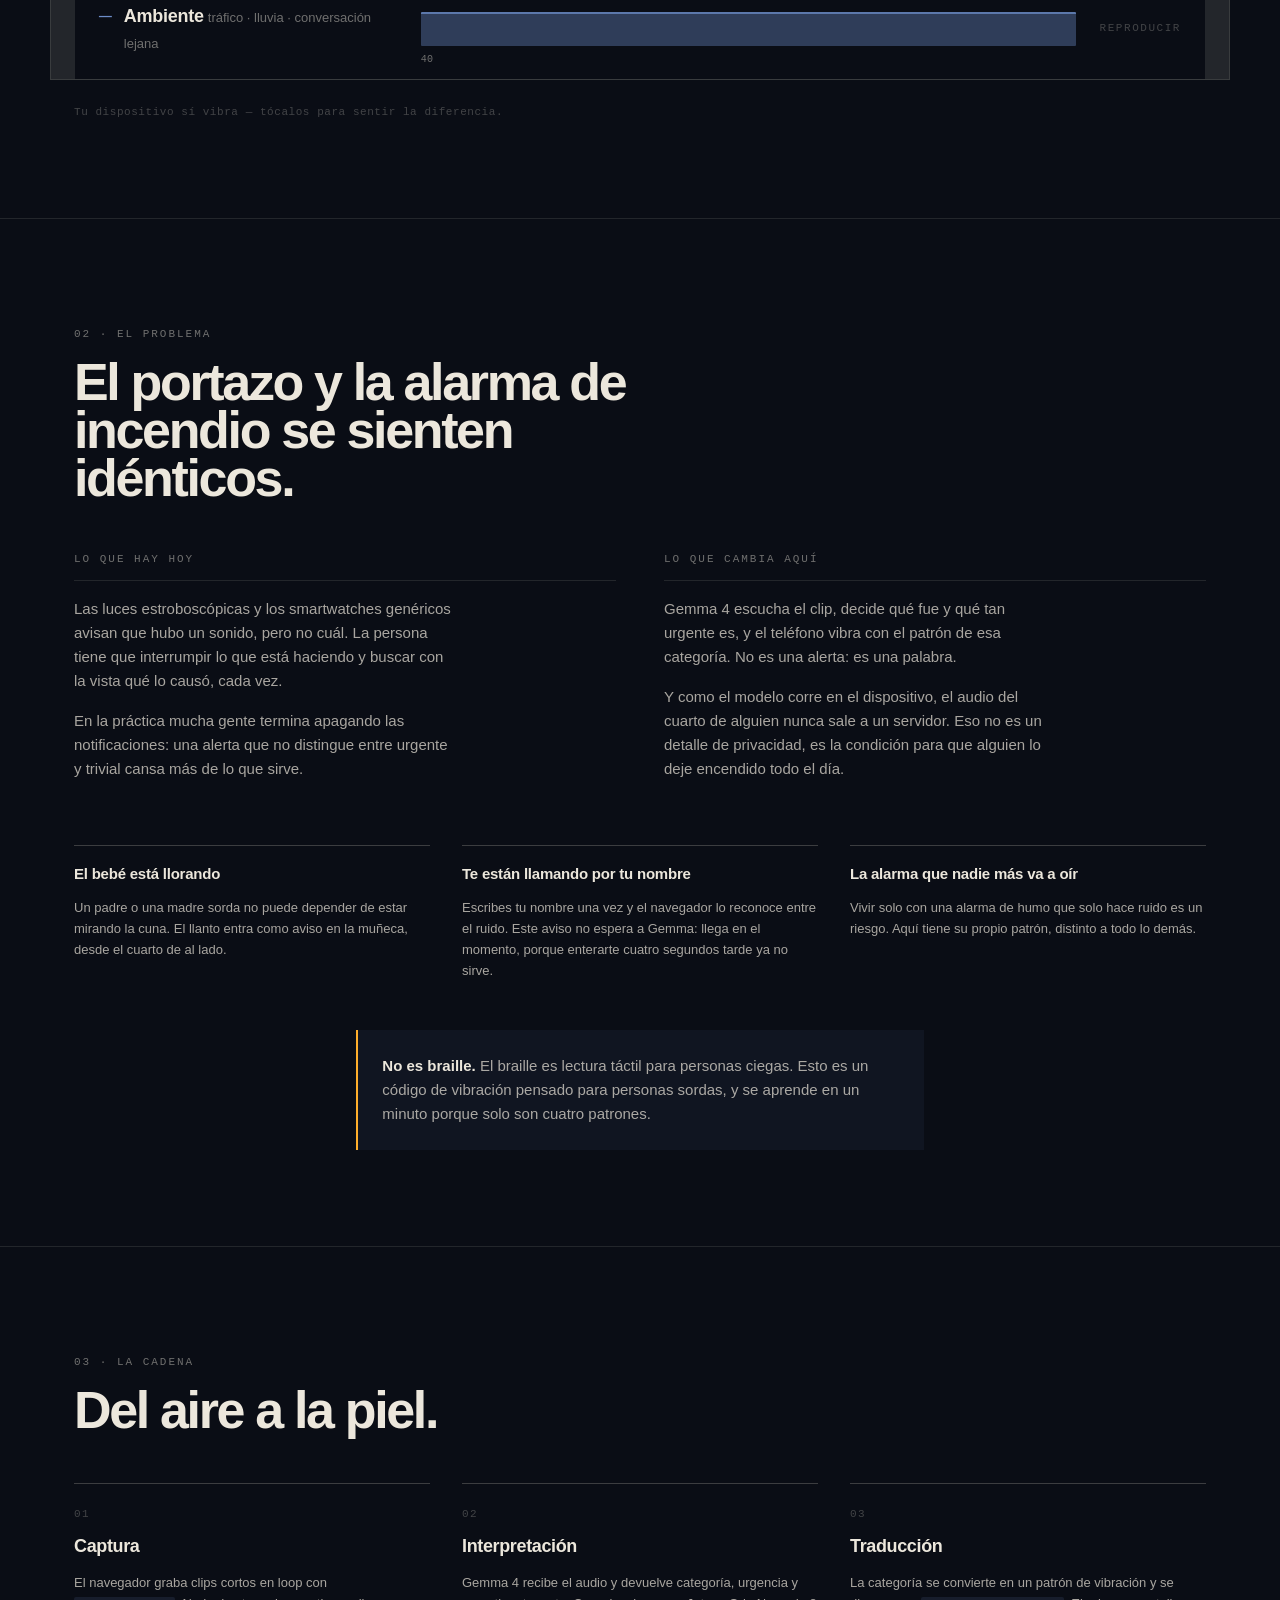
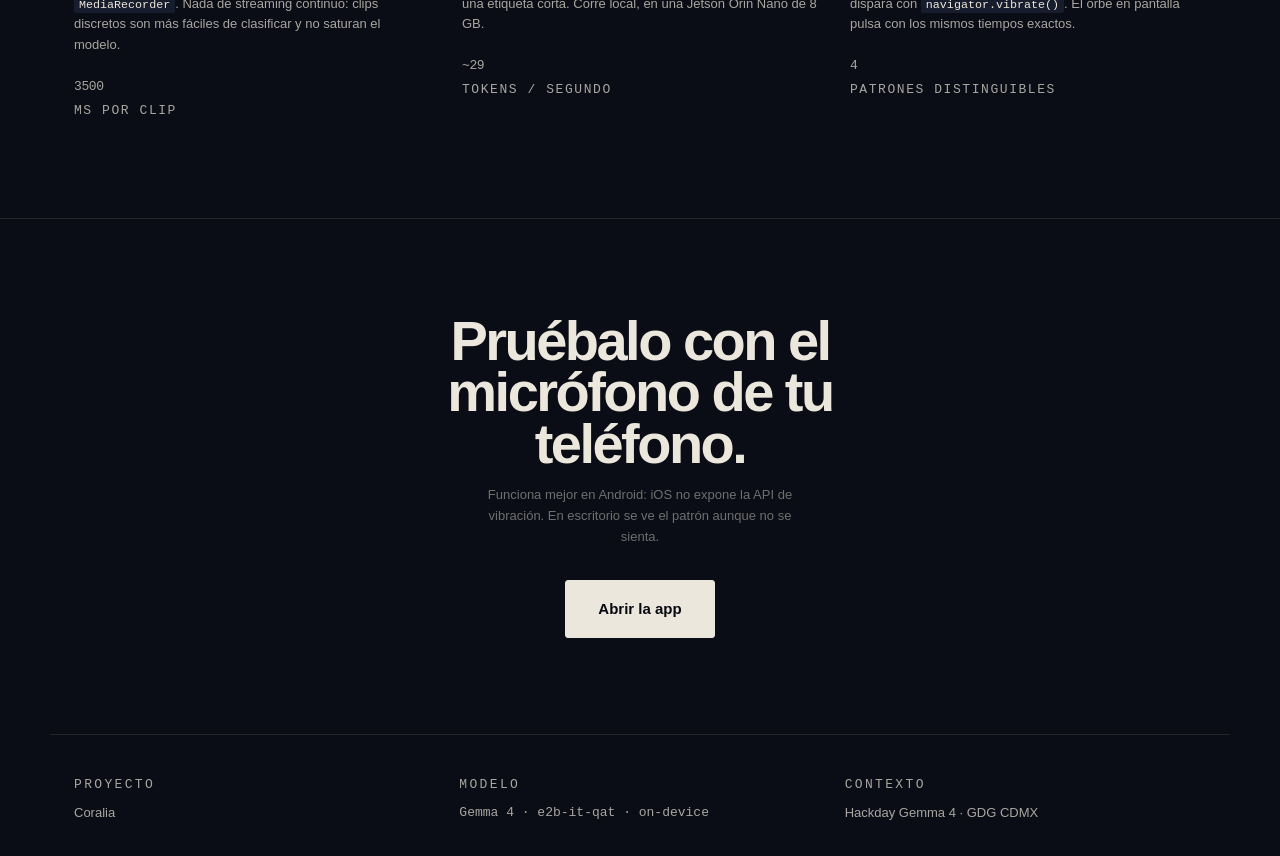
==== commit b2c284ad: "Título y meta correctos sin JS El <title> traía {{nombre}} literal: en el navegador se reemplazaba, " ====
--- a/frontend/index.html
+++ b/frontend/index.html
@@ -3,8 +3,8 @@
   <head>
     <meta charset="utf-8" />
     <meta name="viewport" content="width=device-width, initial-scale=1" />
-    <title>{{nombre}}</title>
-    <meta name="description" content="" />
+    <title>Coralia</title>
+    <meta name="description" content="Traduce el sonido del entorno en vibraciones distintivas para personas sordas, con Gemma 4 interpretando el audio." />
     <meta name="color-scheme" content="dark" />
     <link rel="stylesheet" href="assets/css/tokens.css" />
     <link rel="stylesheet" href="assets/css/landing.css" />
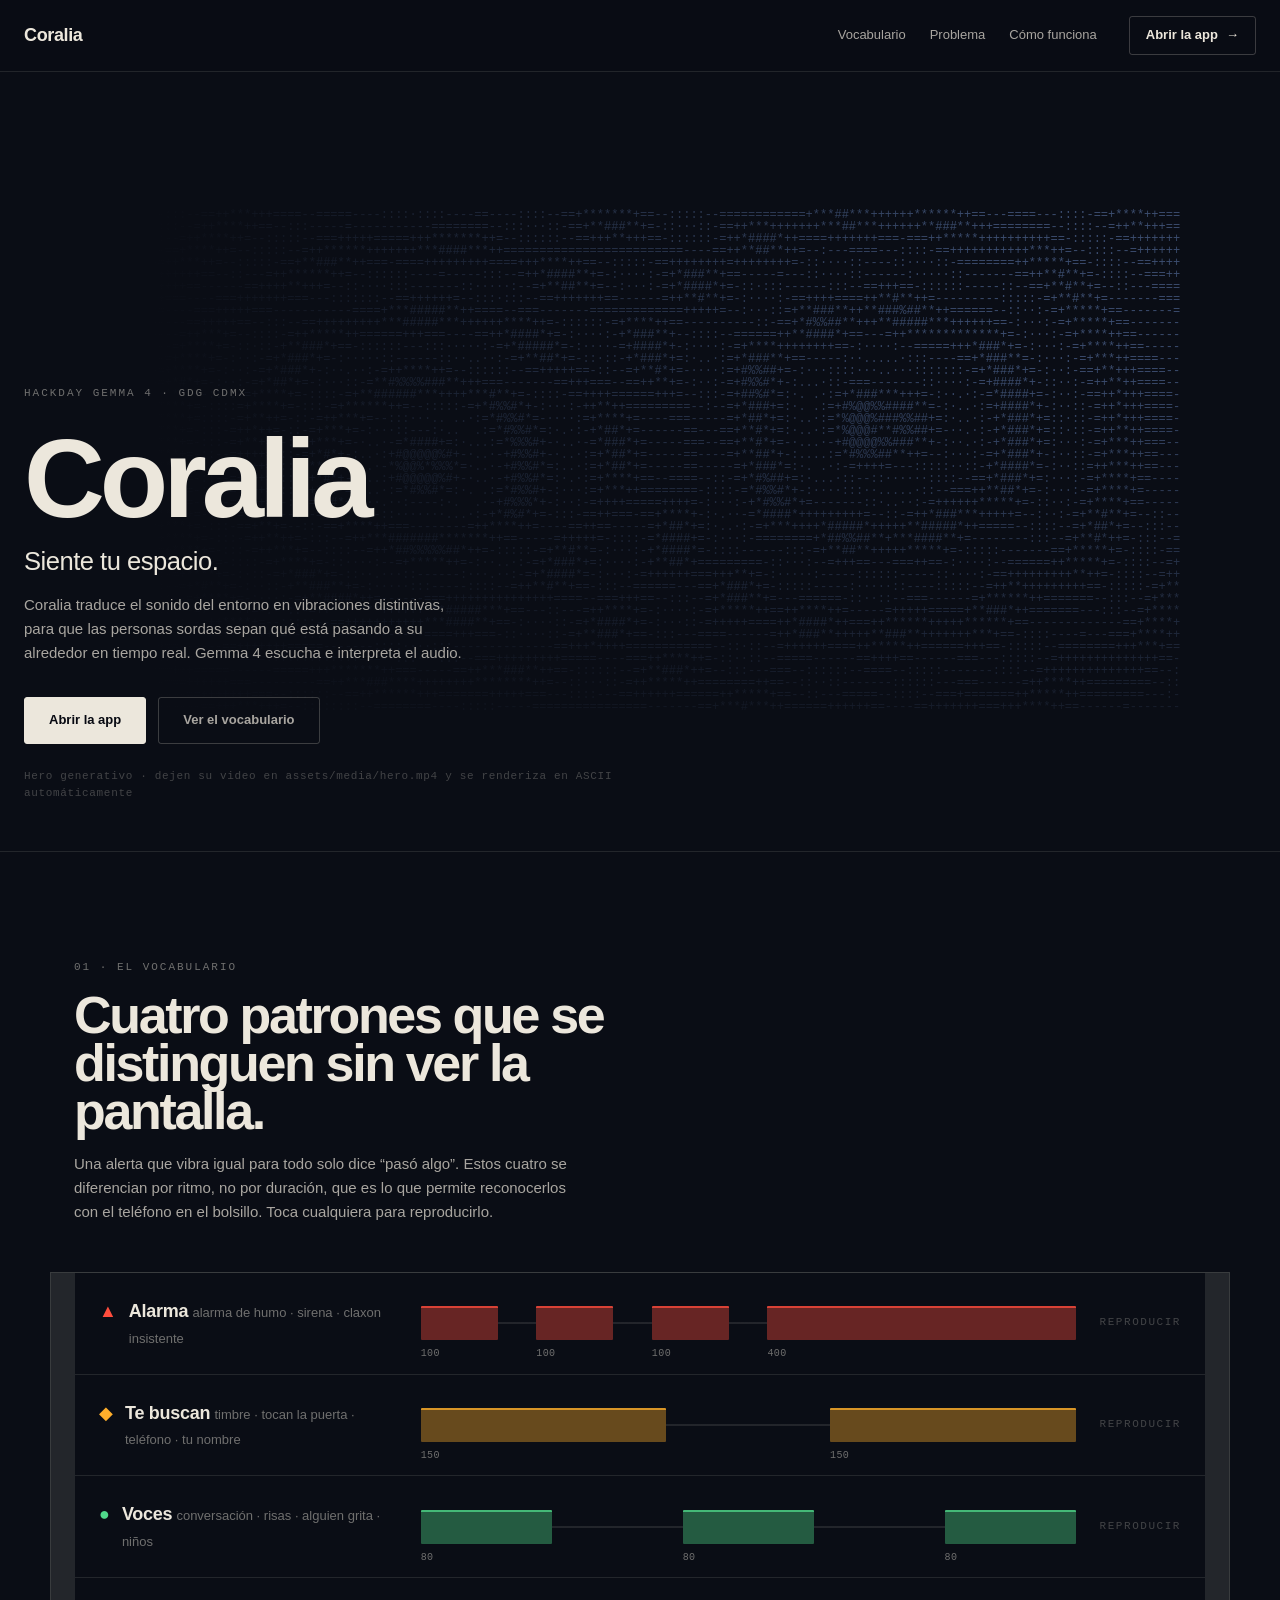
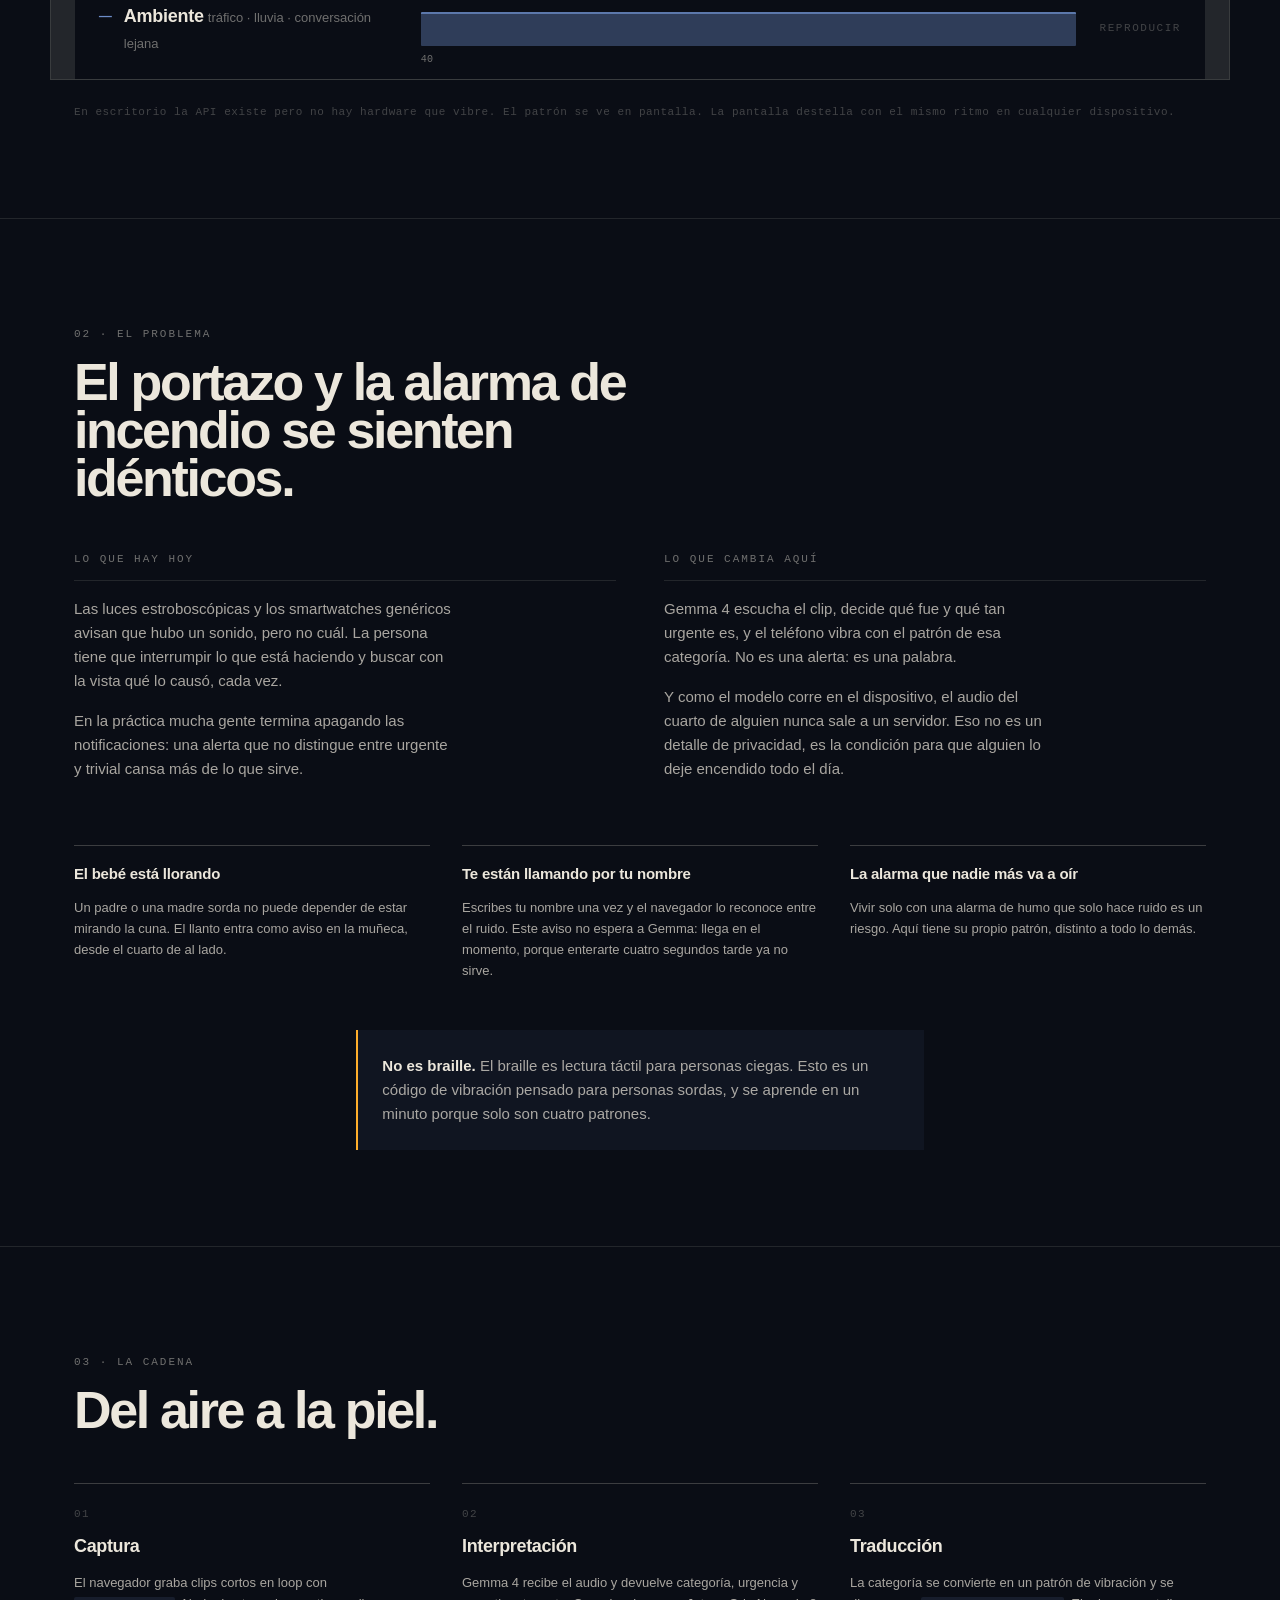
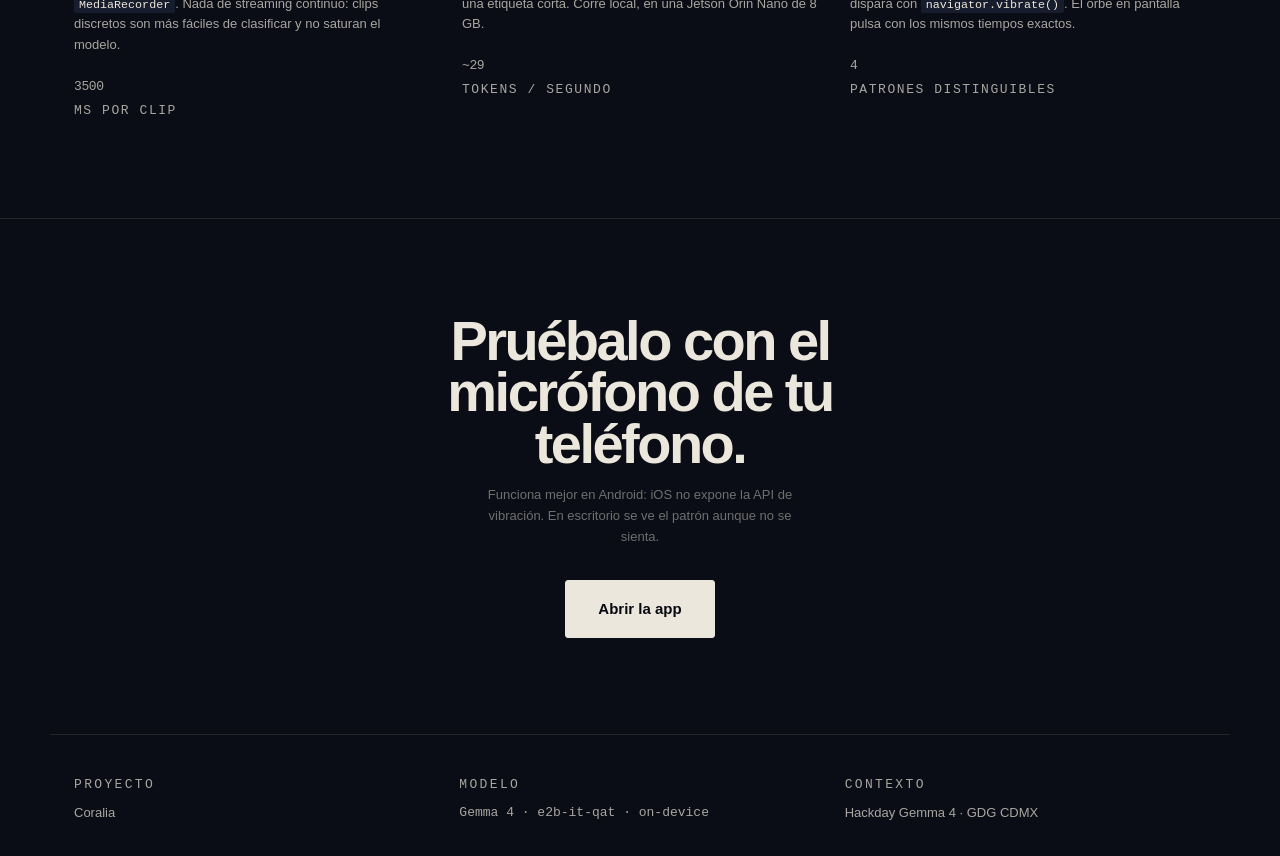
==== commit f538f290: "Plan B de escenario: el patrón no depende de que el aparato vibre Bug encontrado revisando esto: 'vi" ====
--- a/frontend/index.html
+++ b/frontend/index.html
@@ -10,6 +10,7 @@
     <link rel="stylesheet" href="assets/css/landing.css" />
   </head>
   <body>
+    <div class="destello" id="destello" aria-hidden="true"></div>
     <a class="saltar" href="#contenido">Saltar al contenido</a>
 
     <header class="barra">
@@ -227,6 +228,7 @@
     <script src="assets/js/config.js"></script>
     <script src="assets/js/patterns.js"></script>
     <script src="assets/js/haptic-score.js"></script>
+    <script src="assets/js/presentacion.js"></script>
     <script src="assets/js/ascii-video.js"></script>
     <script src="assets/js/landing.js"></script>
   </body>
--- a/frontend/assets/css/tokens.css
+++ b/frontend/assets/css/tokens.css
@@ -125,6 +125,37 @@
   border-radius: 2px;
 }
 
+/* Destello a pantalla completa con el ritmo del patrón. Plan B cuando el
+   dispositivo no vibra: se ve desde el fondo de un salón y hasta proyectado.
+   Va en tokens porque lo usan la landing y la app. */
+.destello {
+  position: fixed;
+  inset: 0;
+  z-index: 90;
+  pointer-events: none;
+  opacity: 0;
+  background: radial-gradient(
+    circle at 50% 45%,
+    color-mix(in srgb, var(--destello-color, var(--bone)) 42%, transparent) 0%,
+    color-mix(in srgb, var(--destello-color, var(--bone)) 10%, transparent) 55%,
+    transparent 78%
+  );
+  transition: opacity 60ms linear;
+}
+
+.destello.activo {
+  opacity: 1;
+}
+
+/* Un destello a pantalla completa puede ser un disparador de fotosensibilidad.
+   Con reduced-motion se reduce a un borde tenue en vez de inundar la pantalla. */
+@media (prefers-reduced-motion: reduce) {
+  .destello {
+    background: none;
+    box-shadow: inset 0 0 0 6px var(--destello-color, var(--bone));
+  }
+}
+
 .solo-lectores {
   position: absolute;
   width: 1px;
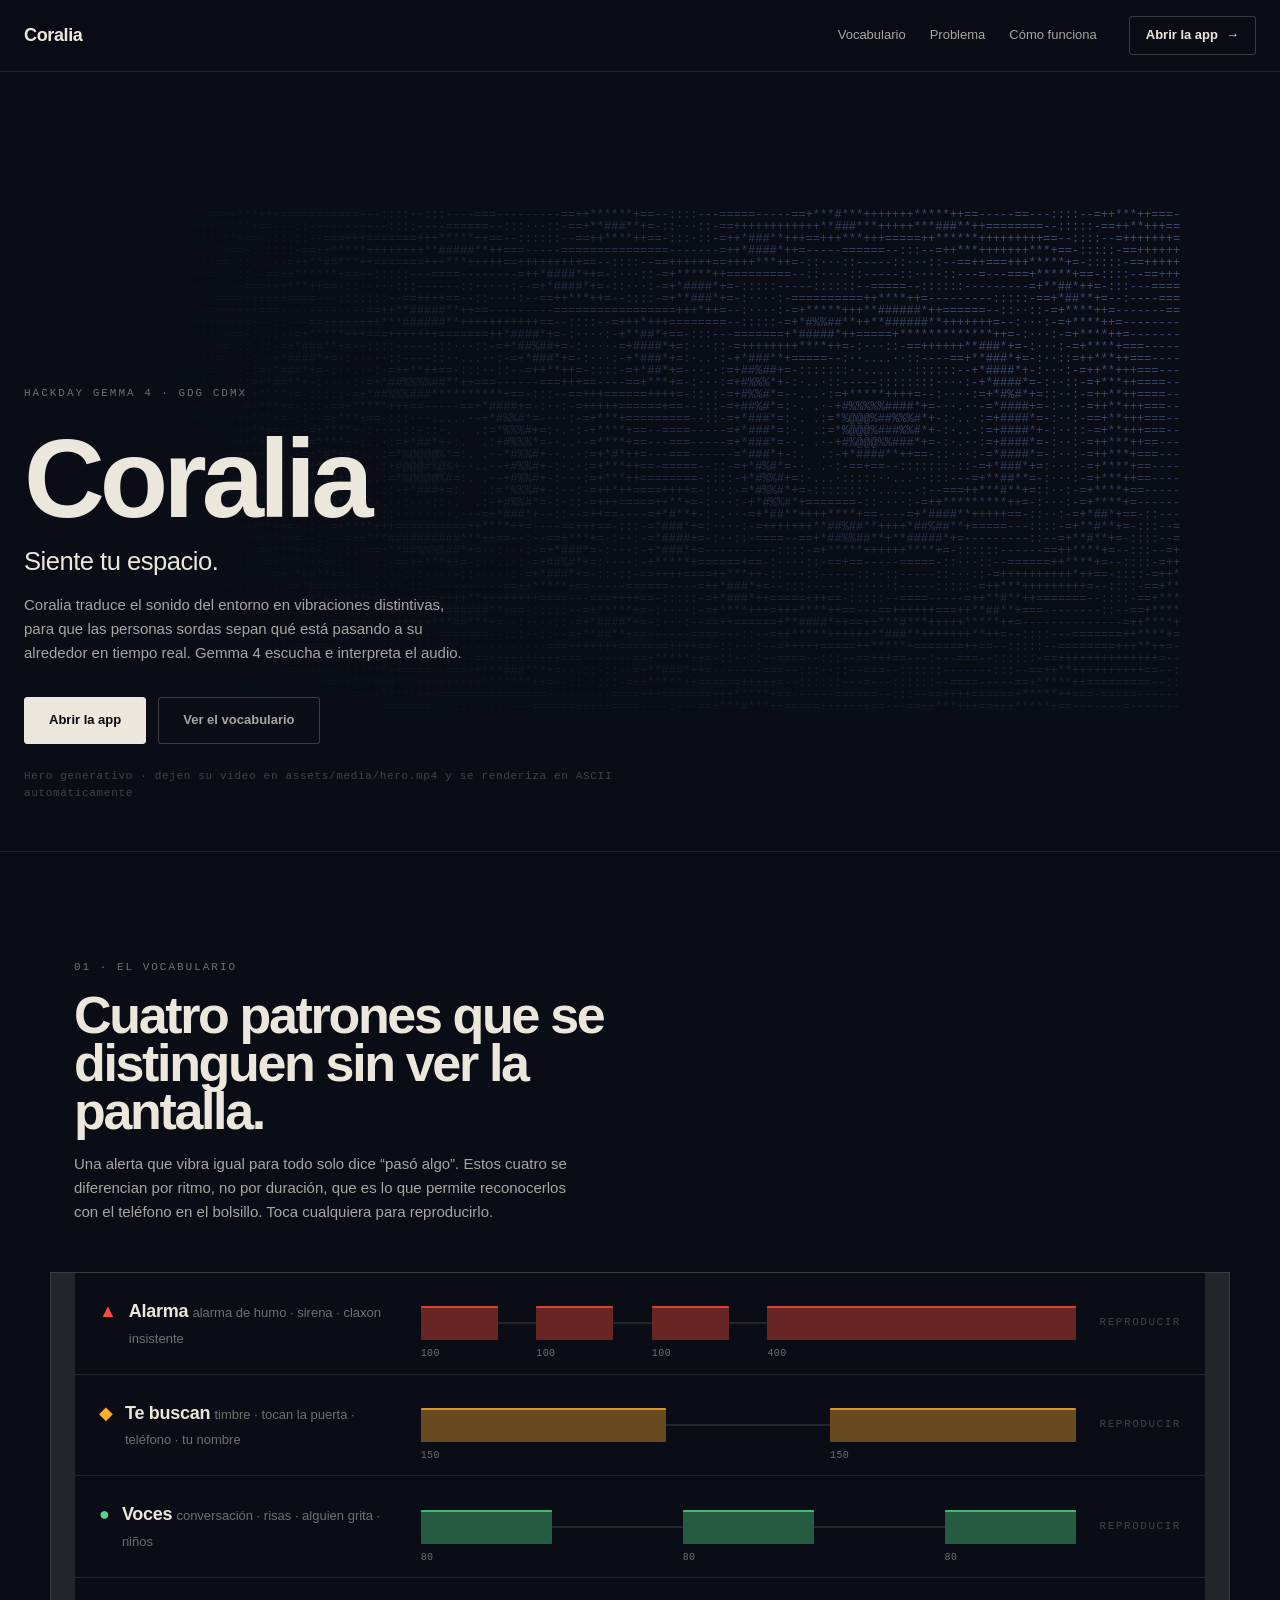
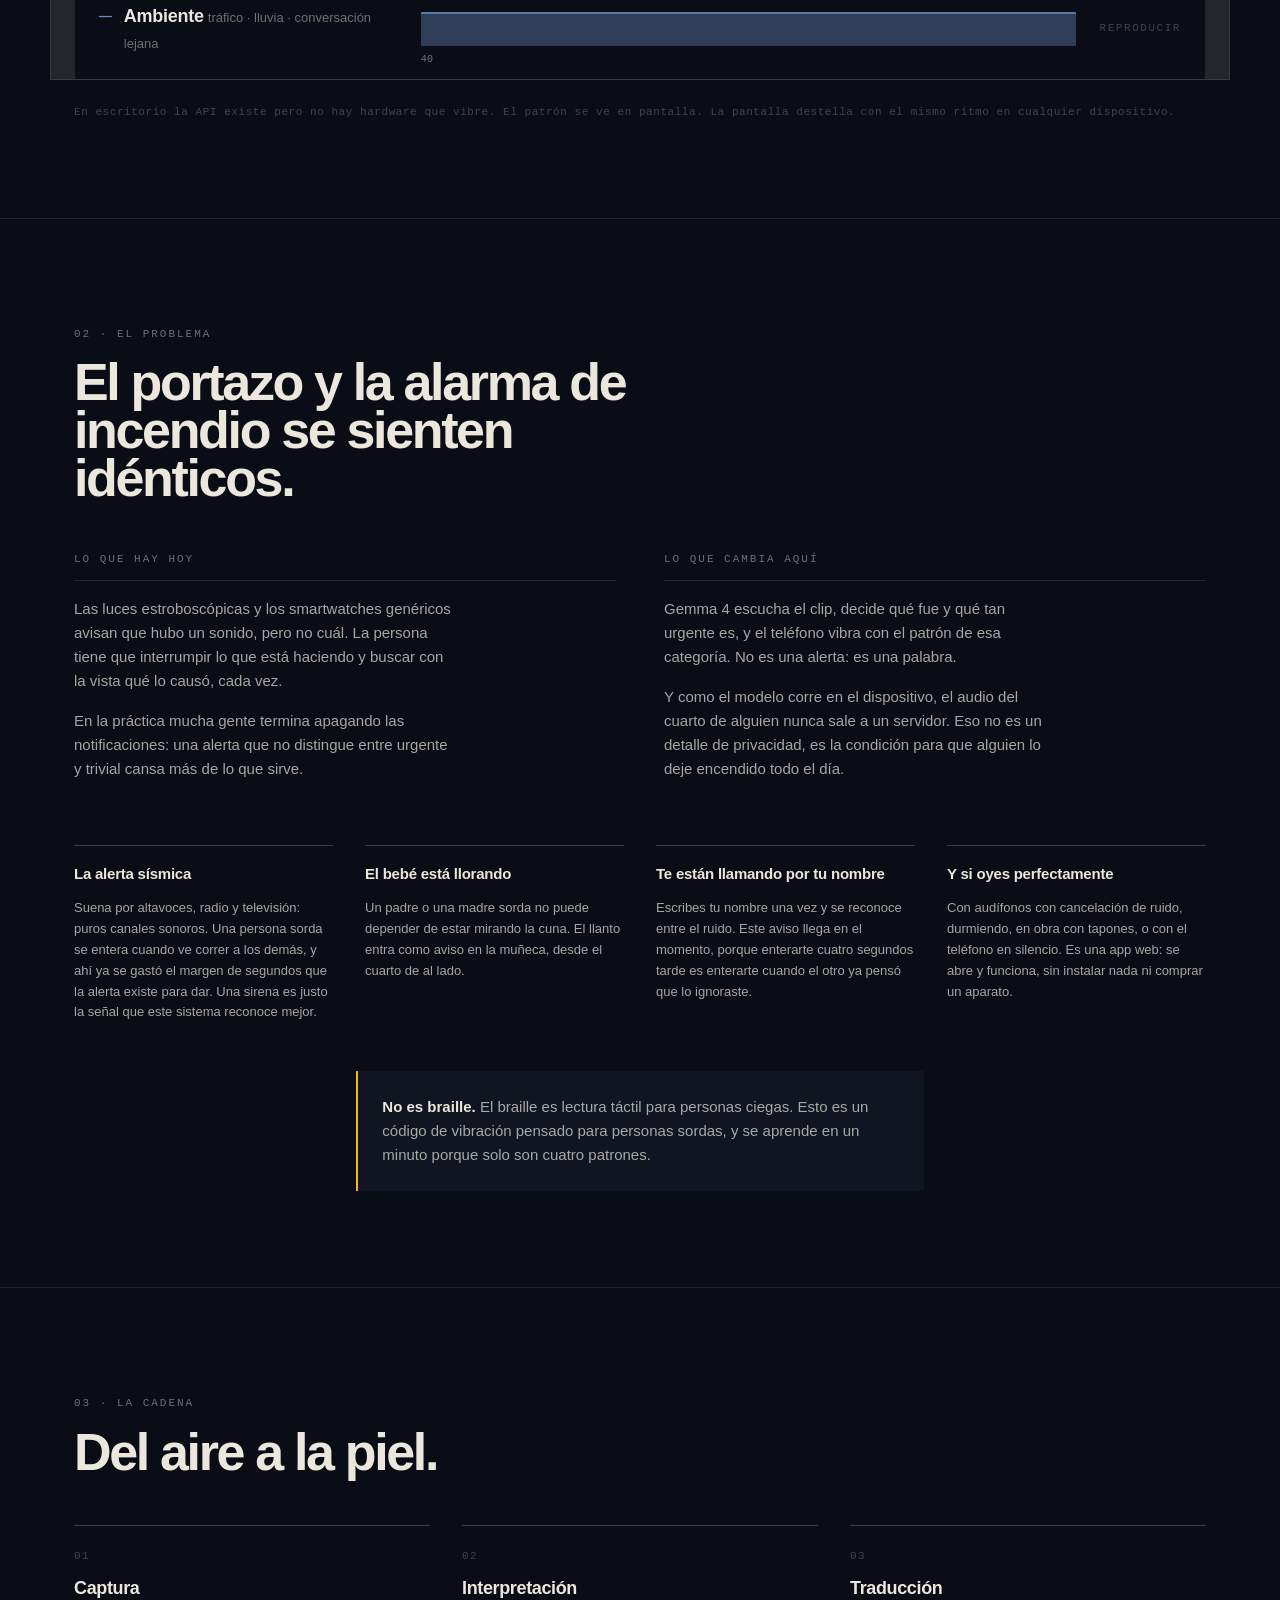
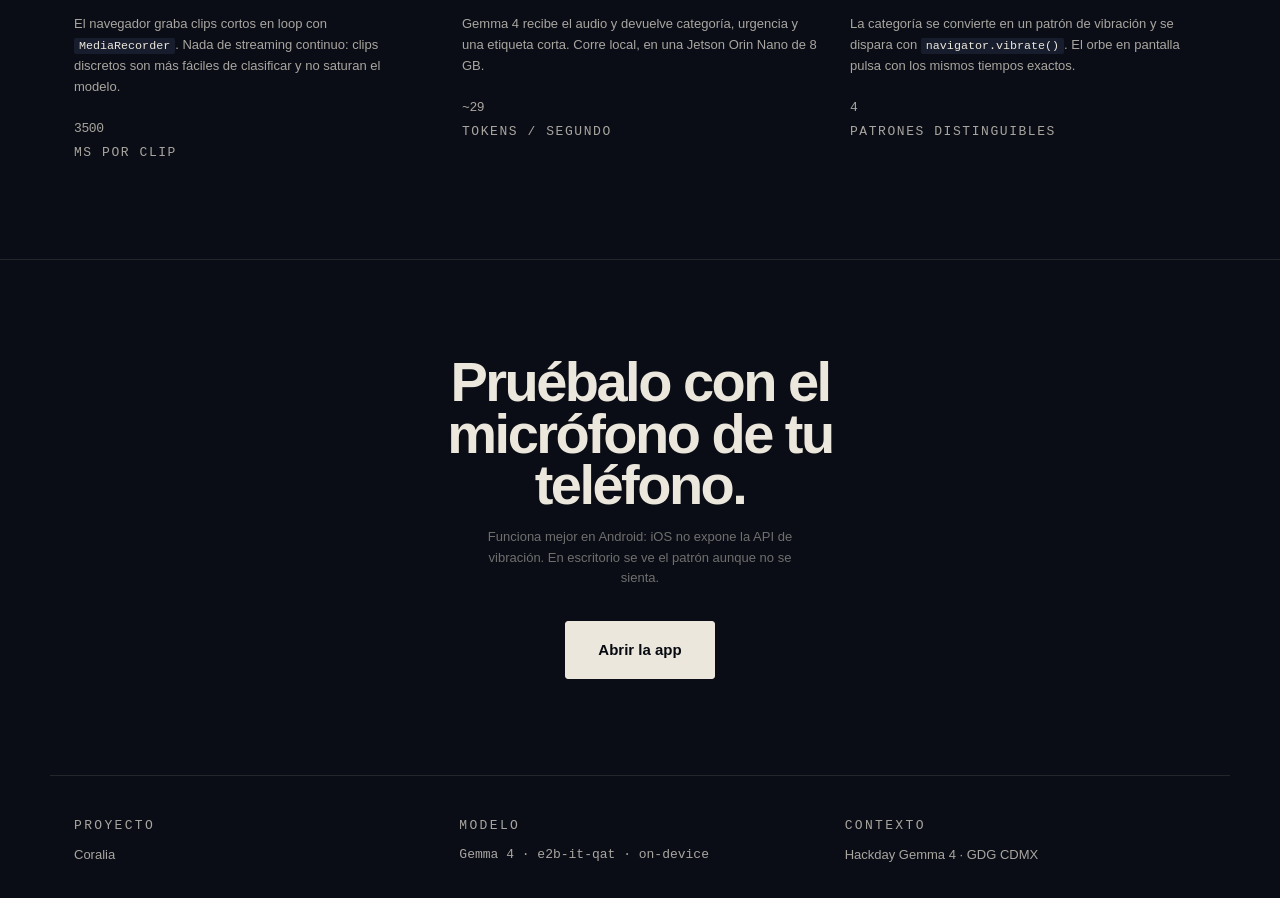
==== commit e606348b: "Casos de uso en presente, y la alerta sísmica Los casos dejan de leerse como hoja de ruta: son lo qu" ====
--- a/frontend/index.html
+++ b/frontend/index.html
@@ -119,6 +119,15 @@
 
         <ul class="casos">
           <li class="caso">
+            <h3 class="caso__titulo">La alerta sísmica</h3>
+            <p>
+              Suena por altavoces, radio y televisión: puros canales sonoros.
+              Una persona sorda se entera cuando ve correr a los demás, y ahí ya
+              se gastó el margen de segundos que la alerta existe para dar. Una
+              sirena es justo la señal que este sistema reconoce mejor.
+            </p>
+          </li>
+          <li class="caso">
             <h3 class="caso__titulo">El bebé está llorando</h3>
             <p>
               Un padre o una madre sorda no puede depender de estar mirando la
@@ -129,16 +138,17 @@
           <li class="caso">
             <h3 class="caso__titulo">Te están llamando por tu nombre</h3>
             <p>
-              Escribes tu nombre una vez y el navegador lo reconoce entre el
-              ruido. Este aviso no espera a Gemma: llega en el momento, porque
-              enterarte cuatro segundos tarde ya no sirve.
-            </p>
-          </li>
-          <li class="caso">
-            <h3 class="caso__titulo">La alarma que nadie más va a oír</h3>
-            <p>
-              Vivir solo con una alarma de humo que solo hace ruido es un
-              riesgo. Aquí tiene su propio patrón, distinto a todo lo demás.
+              Escribes tu nombre una vez y se reconoce entre el ruido. Este
+              aviso llega en el momento, porque enterarte cuatro segundos tarde
+              es enterarte cuando el otro ya pensó que lo ignoraste.
+            </p>
+          </li>
+          <li class="caso">
+            <h3 class="caso__titulo">Y si oyes perfectamente</h3>
+            <p>
+              Con audífonos con cancelación de ruido, durmiendo, en obra con
+              tapones, o con el teléfono en silencio. Es una app web: se abre y
+              funciona, sin instalar nada ni comprar un aparato.
             </p>
           </li>
         </ul>
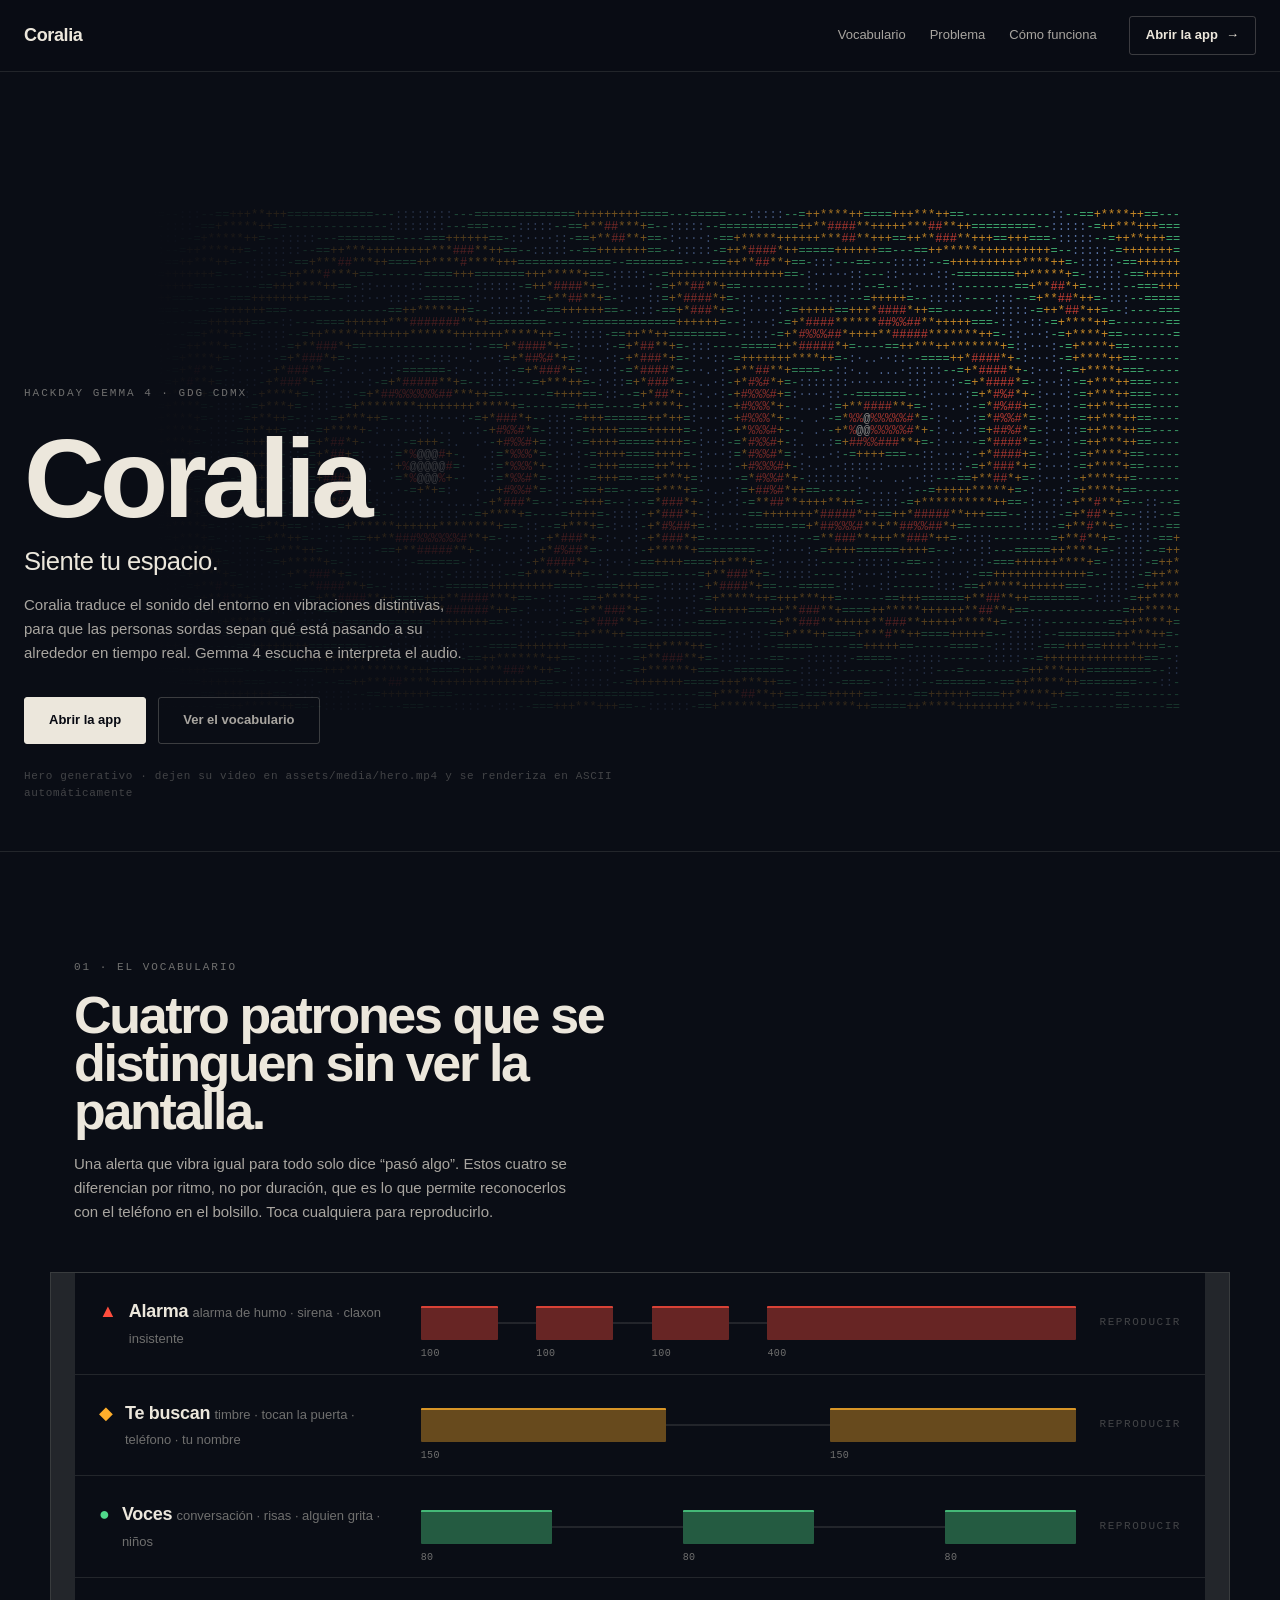
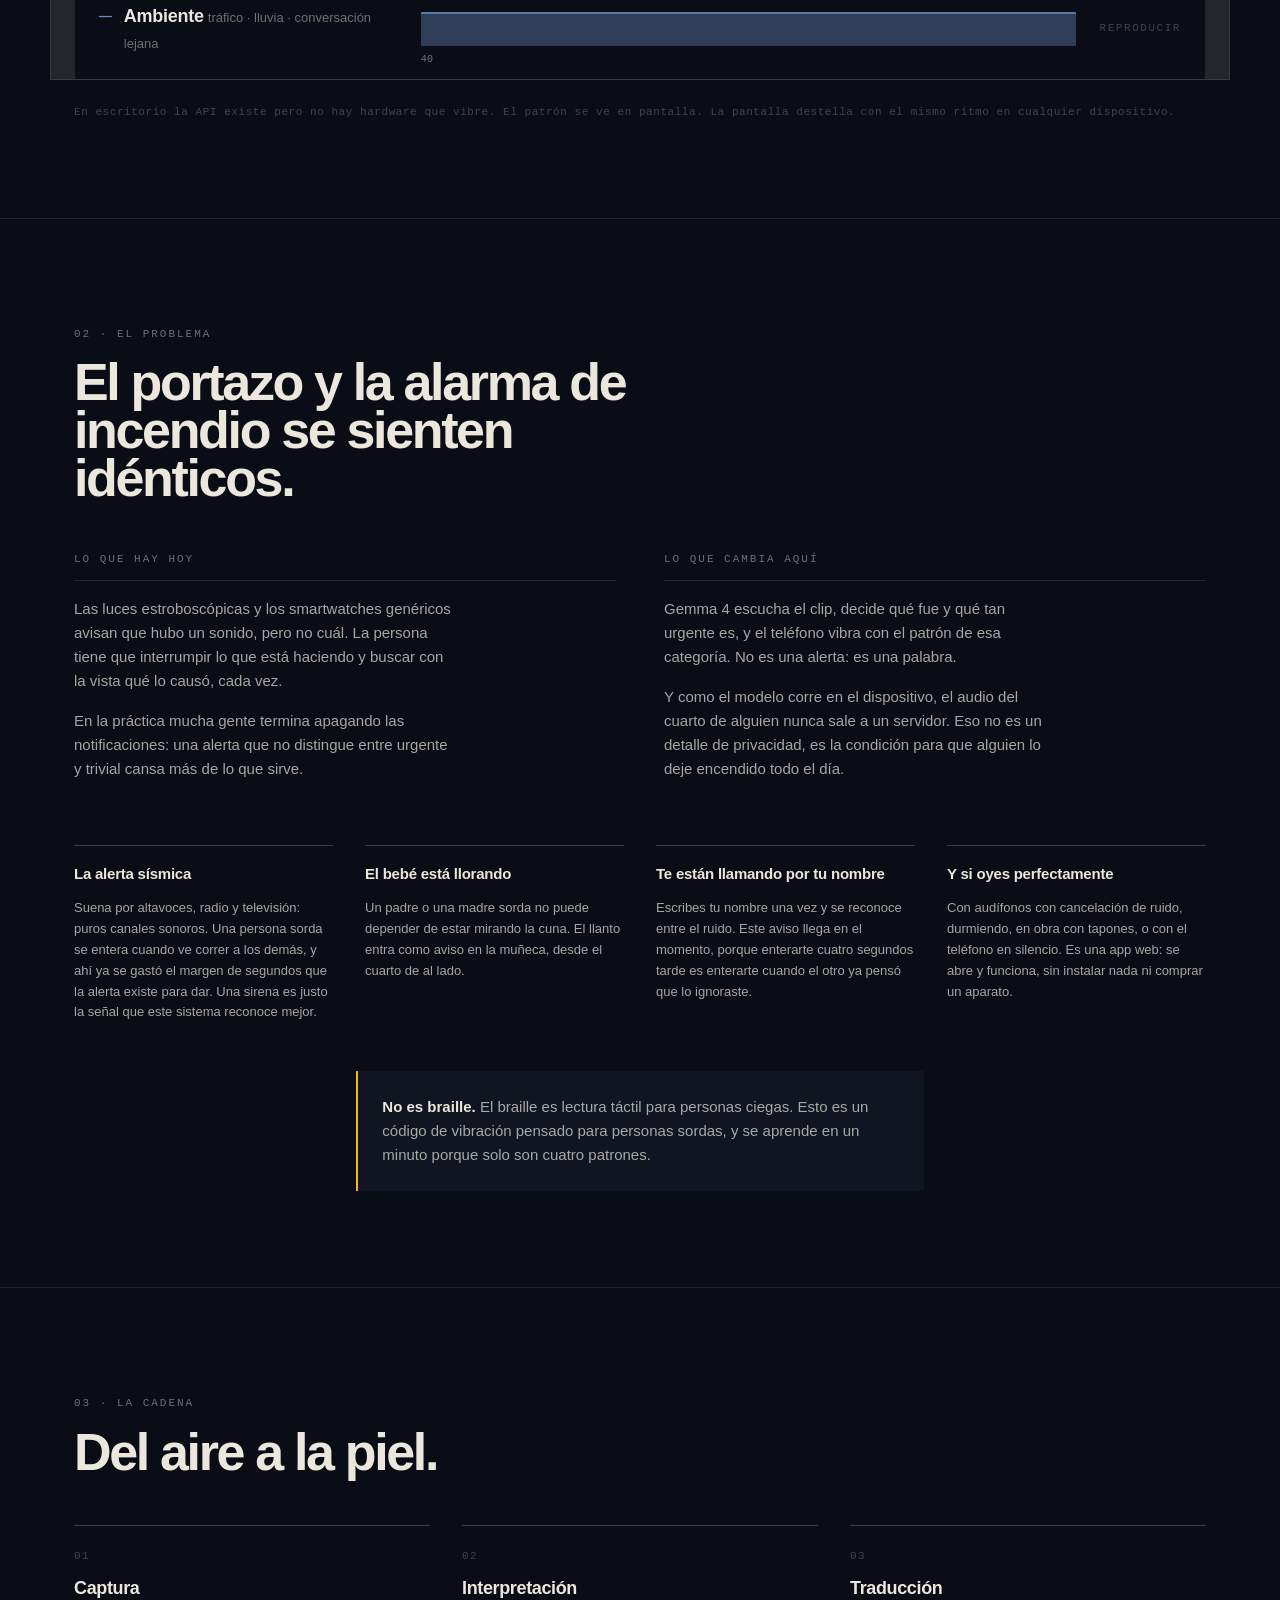
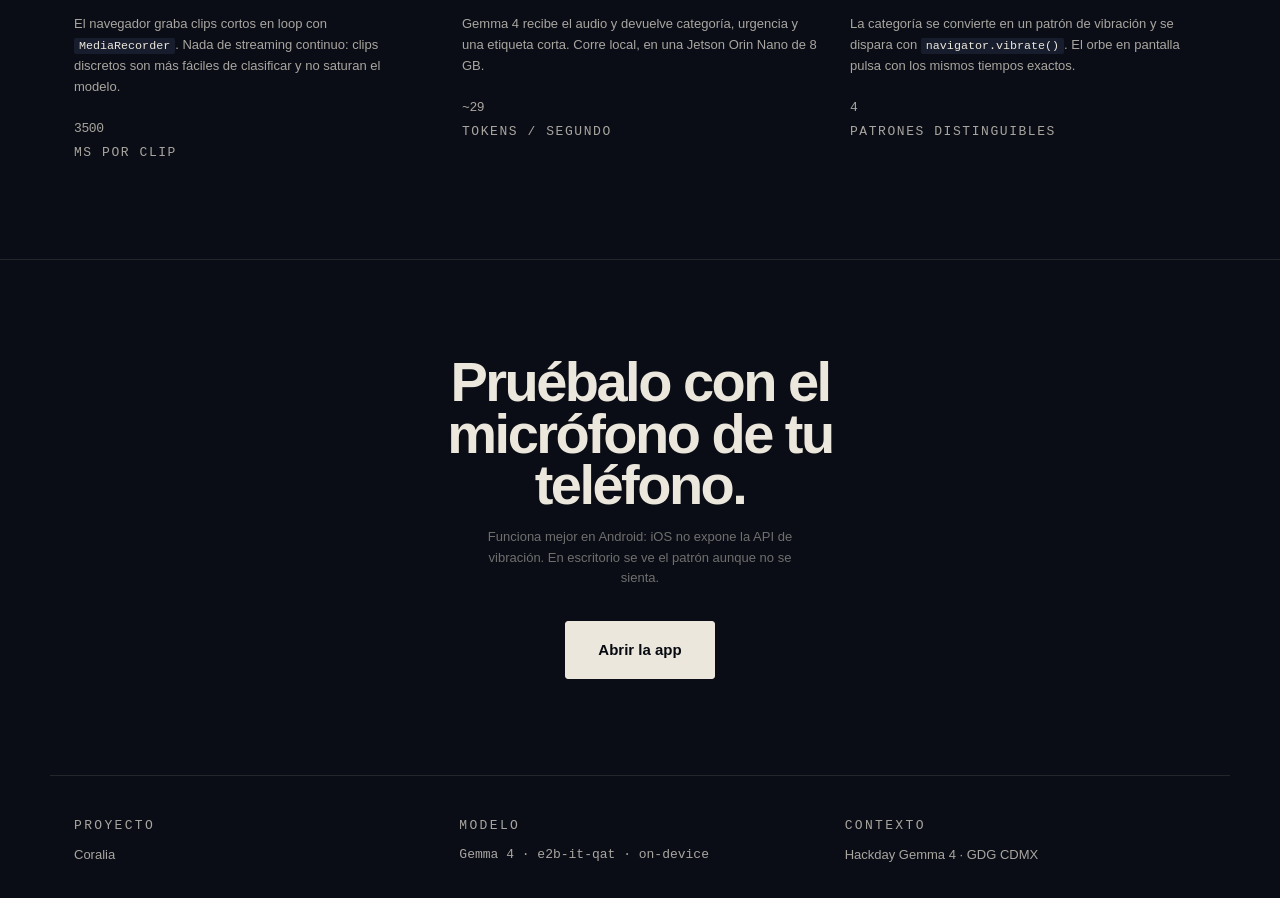
==== commit ff850941: "Modo vitrina para despliegue estático, y ASCII a color Vitrina: Coralia clasifica con Gemma 4 corrie" ====
--- a/frontend/index.html
+++ b/frontend/index.html
@@ -235,6 +235,10 @@
       </div>
     </footer>
 
+    <!-- Generado en el build desde las variables de entorno del despliegue.
+         Si no existe (desarrollo local), no pasa nada: se usa la config por
+         defecto. Va ANTES de config.js, que es quien lo lee. -->
+    <script src="env.js"></script>
     <script src="assets/js/config.js"></script>
     <script src="assets/js/patterns.js"></script>
     <script src="assets/js/haptic-score.js"></script>
--- a/frontend/assets/css/landing.css
+++ b/frontend/assets/css/landing.css
@@ -117,14 +117,23 @@
   font-size: clamp(3px, calc(100vw / 92), 12px);
   line-height: 1;
   letter-spacing: 0;
+  /* El color lo pone cada span según la intensidad (ver ascii-video.js). Este
+     es solo el respaldo si se apaga CONFIG.ascii.color. */
   color: var(--sig-ambiental);
-  opacity: 0.5;
+  opacity: 0.78;
   white-space: pre;
   overflow: hidden;
   user-select: none;
   display: flex;
   align-items: center;
   justify-content: center;
+}
+
+/* Único hijo del <pre>: mantiene el bloque de texto entero como un solo ítem
+   flex, para que los spans de color no rompan el layout de líneas. */
+.hero__ascii-lienzo {
+  display: block;
+  white-space: pre;
 }
 
 /* Degradado que hunde el ASCII detrás del texto sin taparlo del todo. */
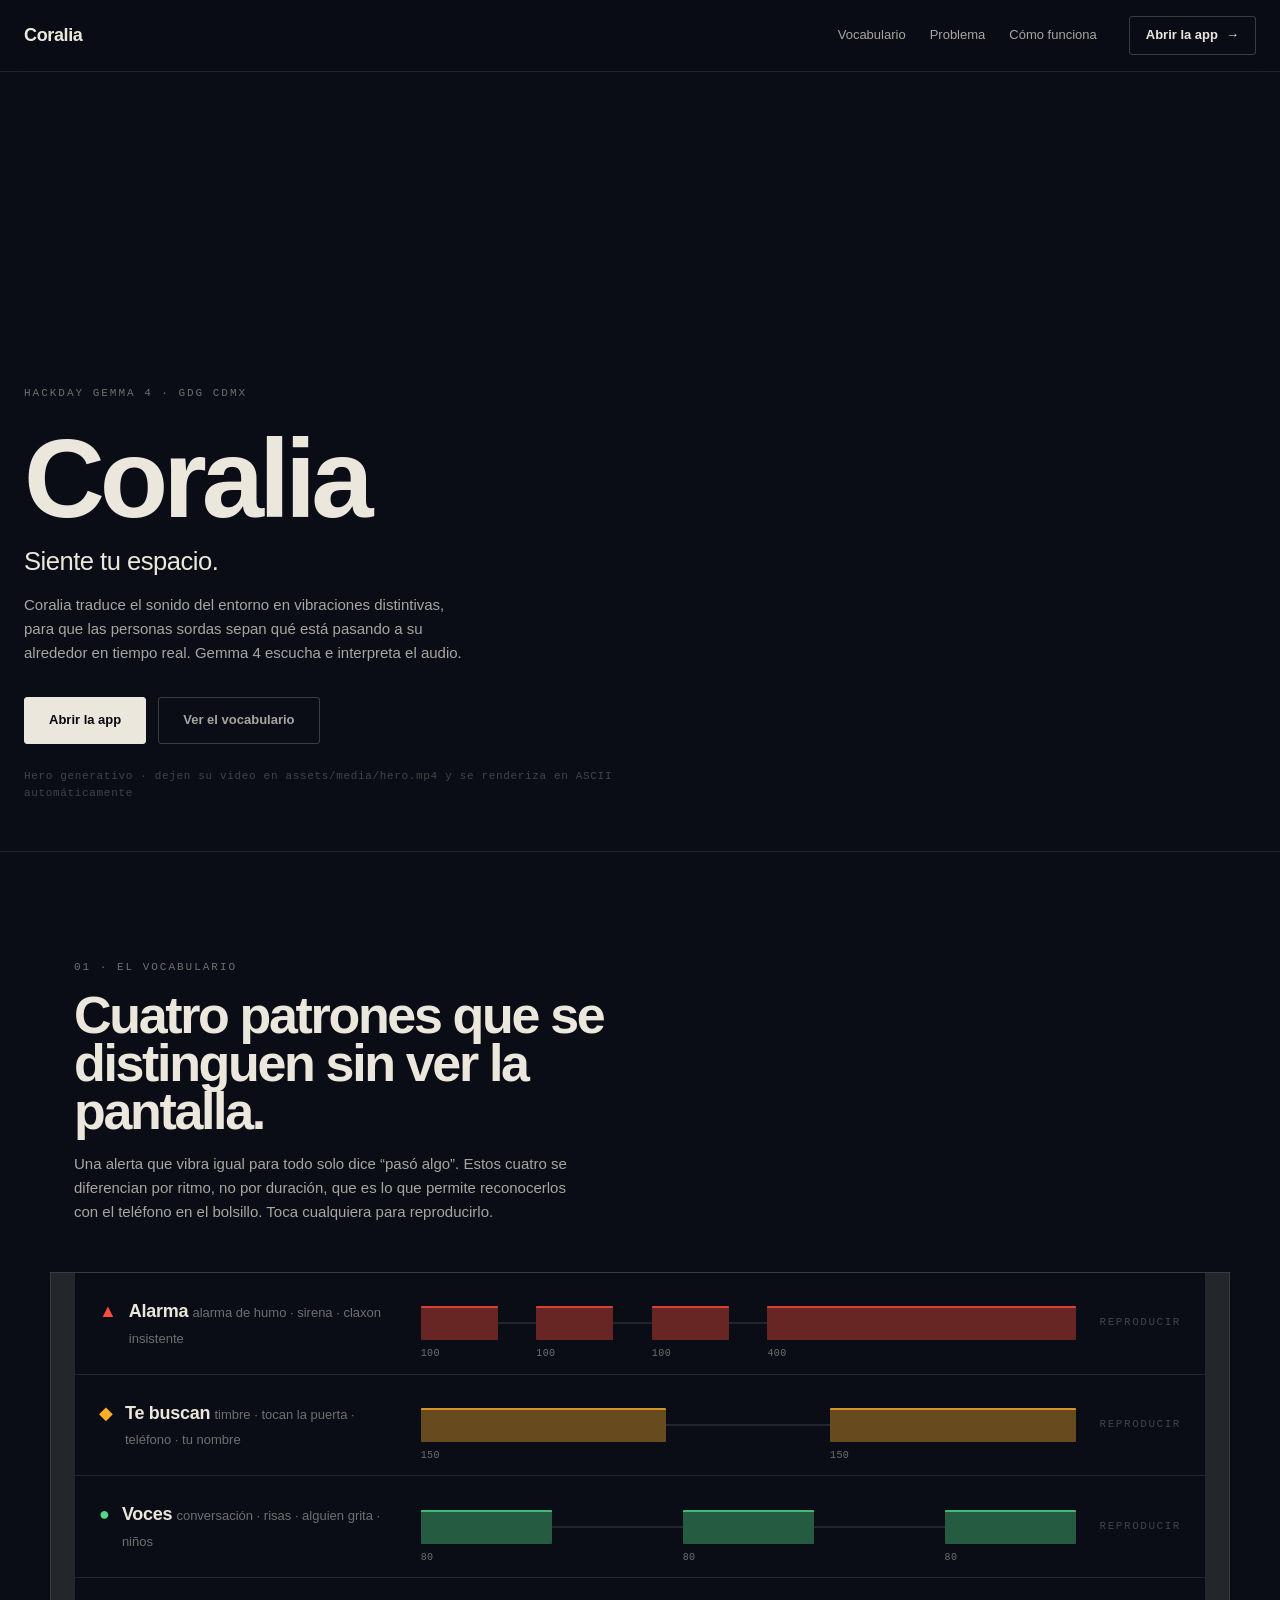
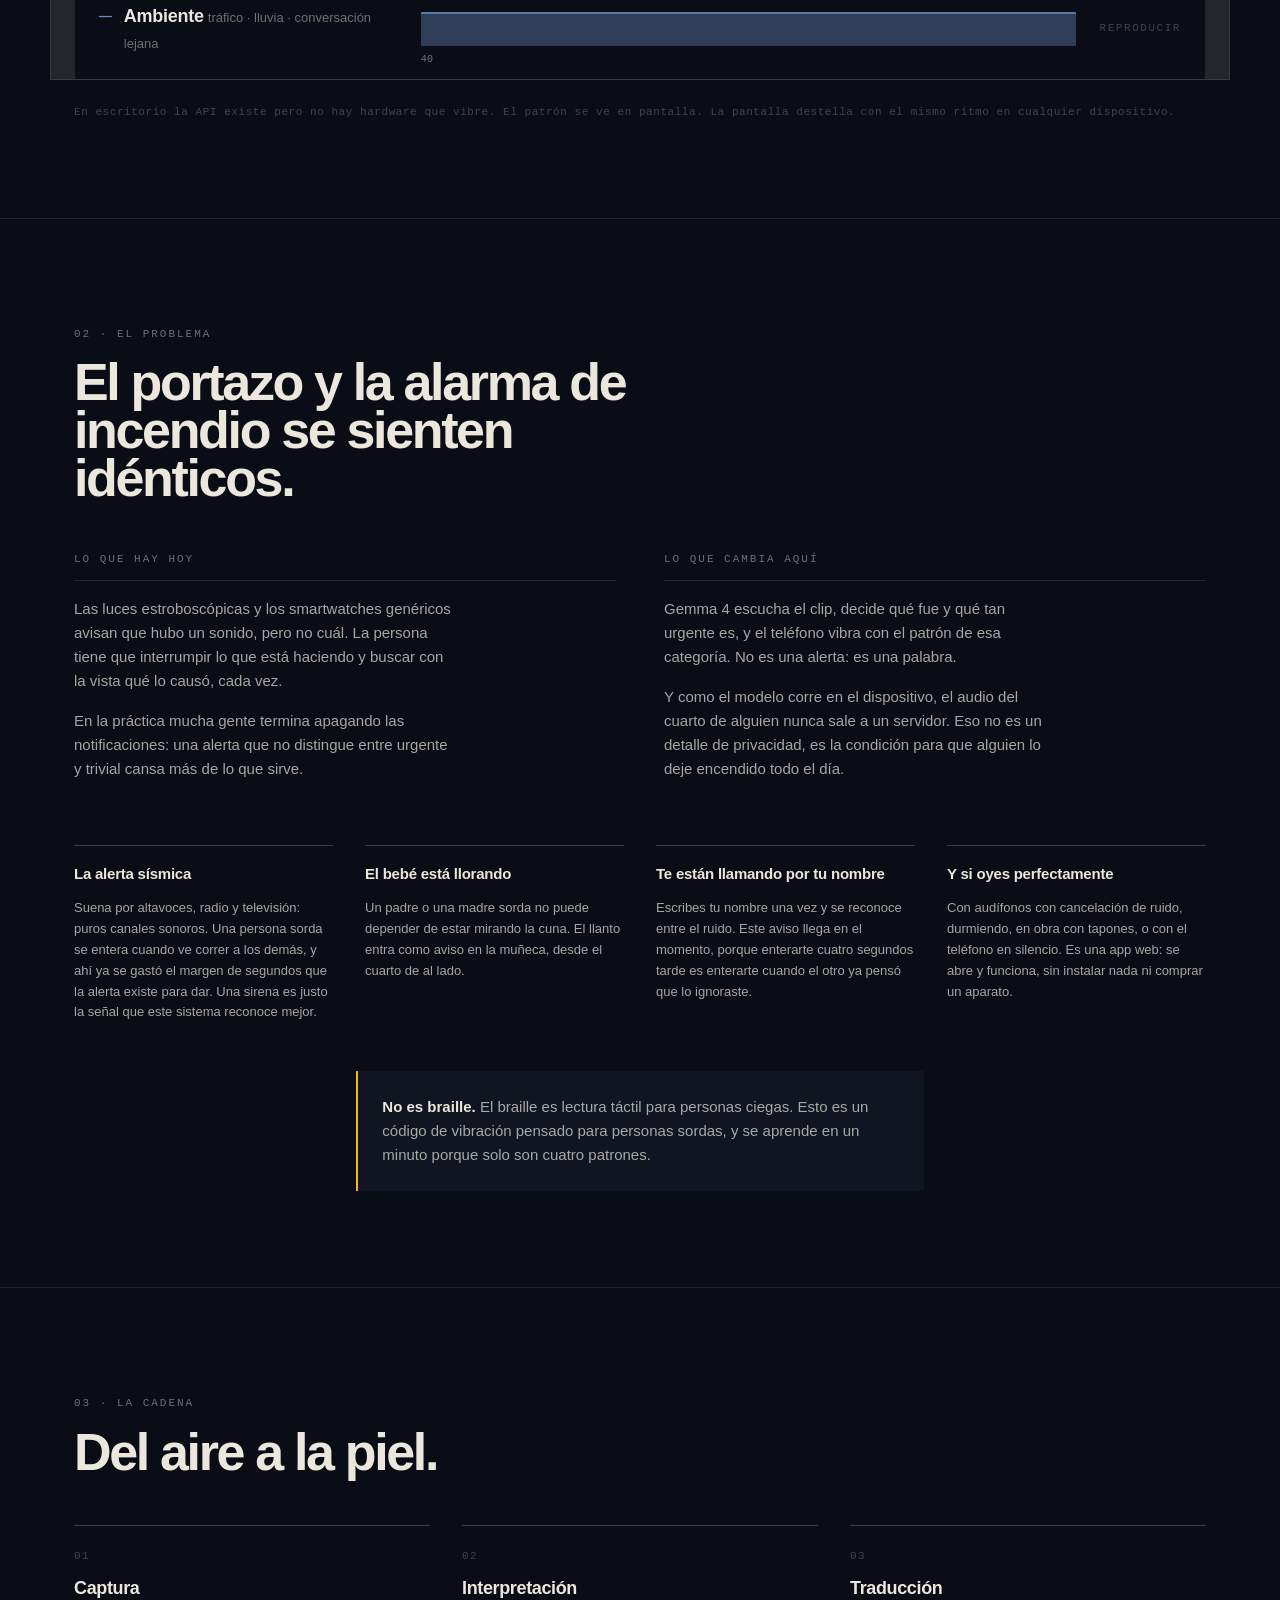
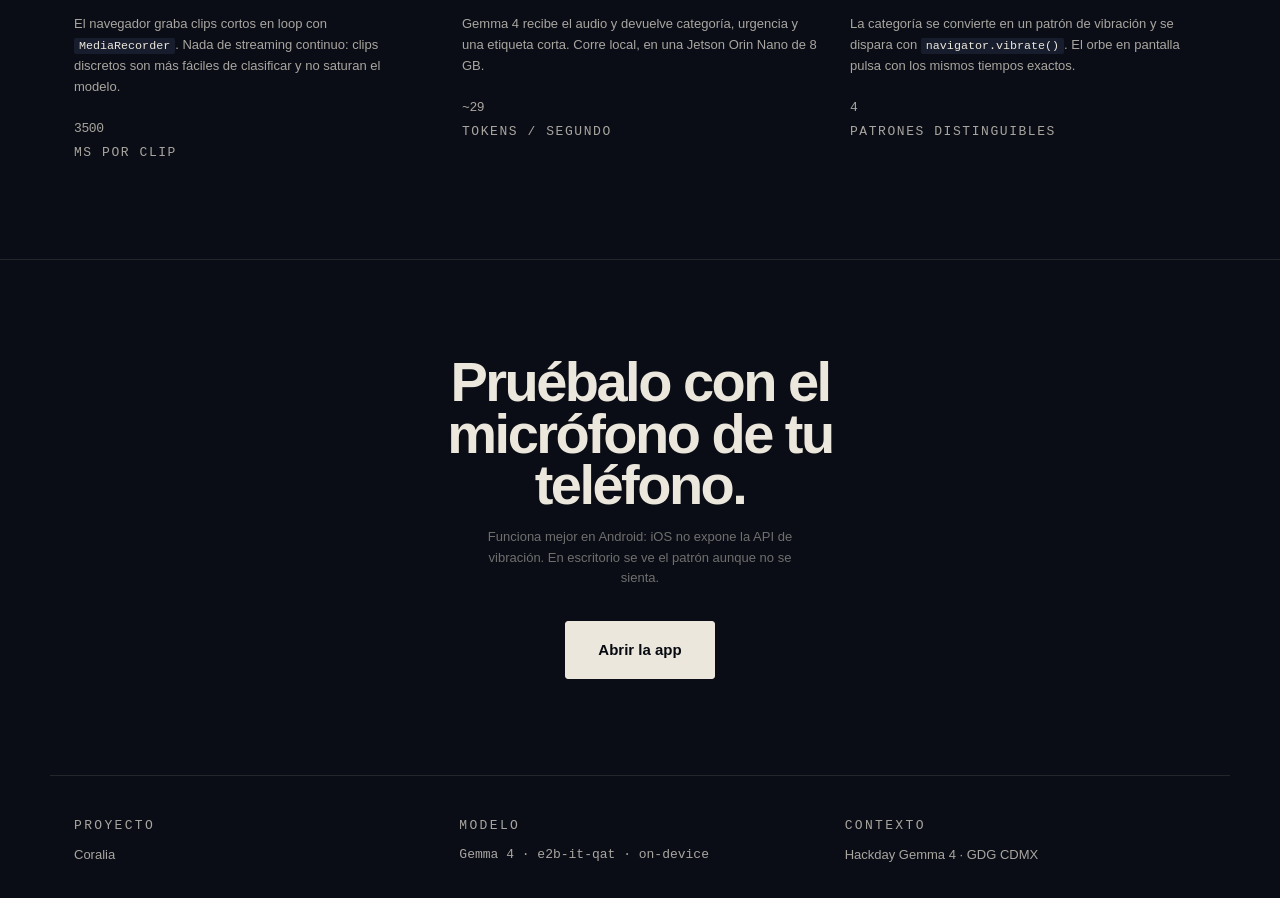
==== commit 7292aa81: "Hero en canvas: arregla la lentitud y separa los colores Iba lentísimo y la culpa fue de haber medid" ====
--- a/frontend/index.html
+++ b/frontend/index.html
@@ -35,7 +35,7 @@
            assets/media/hero.mp4 — ver ascii-video.js para las instrucciones.
       -->
       <section class="hero">
-        <pre class="hero__ascii" id="ascii" aria-hidden="true"></pre>
+        <canvas class="hero__ascii" id="ascii" aria-hidden="true"></canvas>
         <div class="hero__velo" aria-hidden="true"></div>
 
         <div class="hero__texto">
--- a/frontend/assets/css/tokens.css
+++ b/frontend/assets/css/tokens.css
@@ -26,11 +26,29 @@
   --line: rgba(236, 231, 220, 0.11);
   --line-fuerte: rgba(236, 231, 220, 0.22);
 
-  /* Señales por categoría — el mismo orden que el contrato del backend. */
+  /* Señales por categoría — el mismo orden que el contrato del backend.
+     Estos NO son decorativos: comunican qué tipo de sonido se detectó, así que
+     no se tocan por gusto. El rojo tiene que leerse como alarma. */
   --sig-alarma: #ff4d3d;
   --sig-atencion: #ffae2b;
   --sig-social: #4fd98a;
   --sig-ambiental: #6c8cc7;
+
+  /* Rampa del hero en ASCII: de índigo profundo a lila casi blanco, pasando
+     por azul aciano y lavanda. Es una escala de intensidad, no un código de
+     significado, así que aquí sí manda la estética.
+     Va aparte de las señales a propósito: si algún día alguien retoca el hero,
+     que no arrastre los colores que comunican urgencia. */
+  --ascii-1: #4a5a9e;
+  --ascii-2: #5a6cb5;
+  --ascii-3: #6d80cc;
+  --ascii-4: #8091dd;
+  --ascii-5: #93a0e8;
+  --ascii-6: #a5a6ee;
+  --ascii-7: #b3a6f0;
+  --ascii-8: #c2adf4;
+  --ascii-9: #d3bcf8;
+  --ascii-10: #eadcfd;
 
   /* Tipografía. Cero fuentes externas: el wifi del venue no es de fiar y una
      fuente que no carga arruina la demo. La personalidad la carga el mono. */
--- a/frontend/assets/css/landing.css
+++ b/frontend/assets/css/landing.css
@@ -105,35 +105,18 @@
   border-bottom: 1px solid var(--line);
 }
 
-/* El ASCII es el fondo vivo del hero. El tamaño de fuente se calcula para que
-   las columnas de config.js quepan exactamente en el ancho de la ventana:
-   en monoespaciada cada carácter mide ~0.6em, así que 100vw / (cols * 0.6). */
+/* El ASCII es el fondo vivo del hero. Se dibuja en un <canvas>, no como texto
+   en el DOM: con ~1500 spans por frame a 24 fps el navegador se ahogaba
+   parseando HTML. En canvas el costo es de pintado puro y no toca el layout. */
 .hero__ascii {
   position: absolute;
   inset: 0;
-  margin: 0;
-  padding: 0;
-  font-family: var(--mono);
-  font-size: clamp(3px, calc(100vw / 92), 12px);
-  line-height: 1;
-  letter-spacing: 0;
-  /* El color lo pone cada span según la intensidad (ver ascii-video.js). Este
-     es solo el respaldo si se apaga CONFIG.ascii.color. */
-  color: var(--sig-ambiental);
-  opacity: 0.78;
-  white-space: pre;
-  overflow: hidden;
+  width: 100%;
+  height: 100%;
+  display: block;
+  opacity: 0.9;
   user-select: none;
-  display: flex;
-  align-items: center;
-  justify-content: center;
-}
-
-/* Único hijo del <pre>: mantiene el bloque de texto entero como un solo ítem
-   flex, para que los spans de color no rompan el layout de líneas. */
-.hero__ascii-lienzo {
-  display: block;
-  white-space: pre;
+  pointer-events: none;
 }
 
 /* Degradado que hunde el ASCII detrás del texto sin taparlo del todo. */
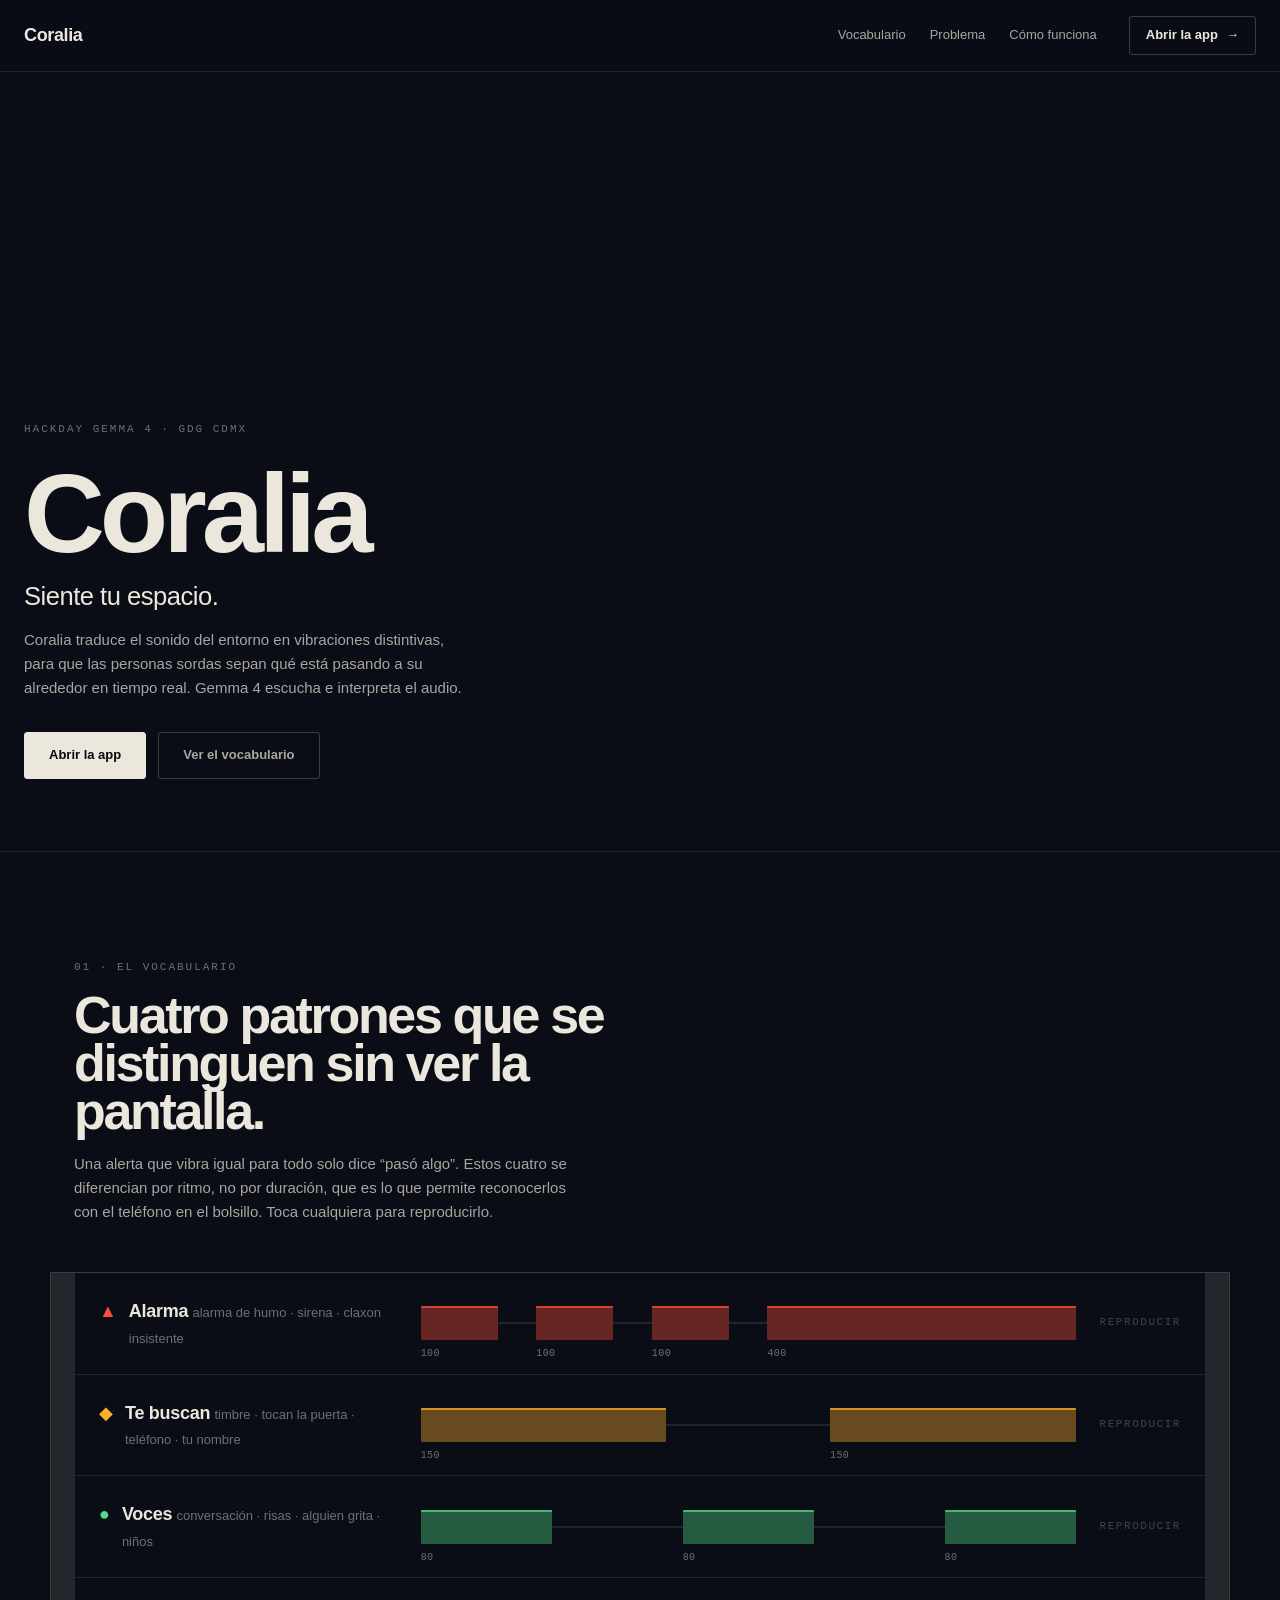
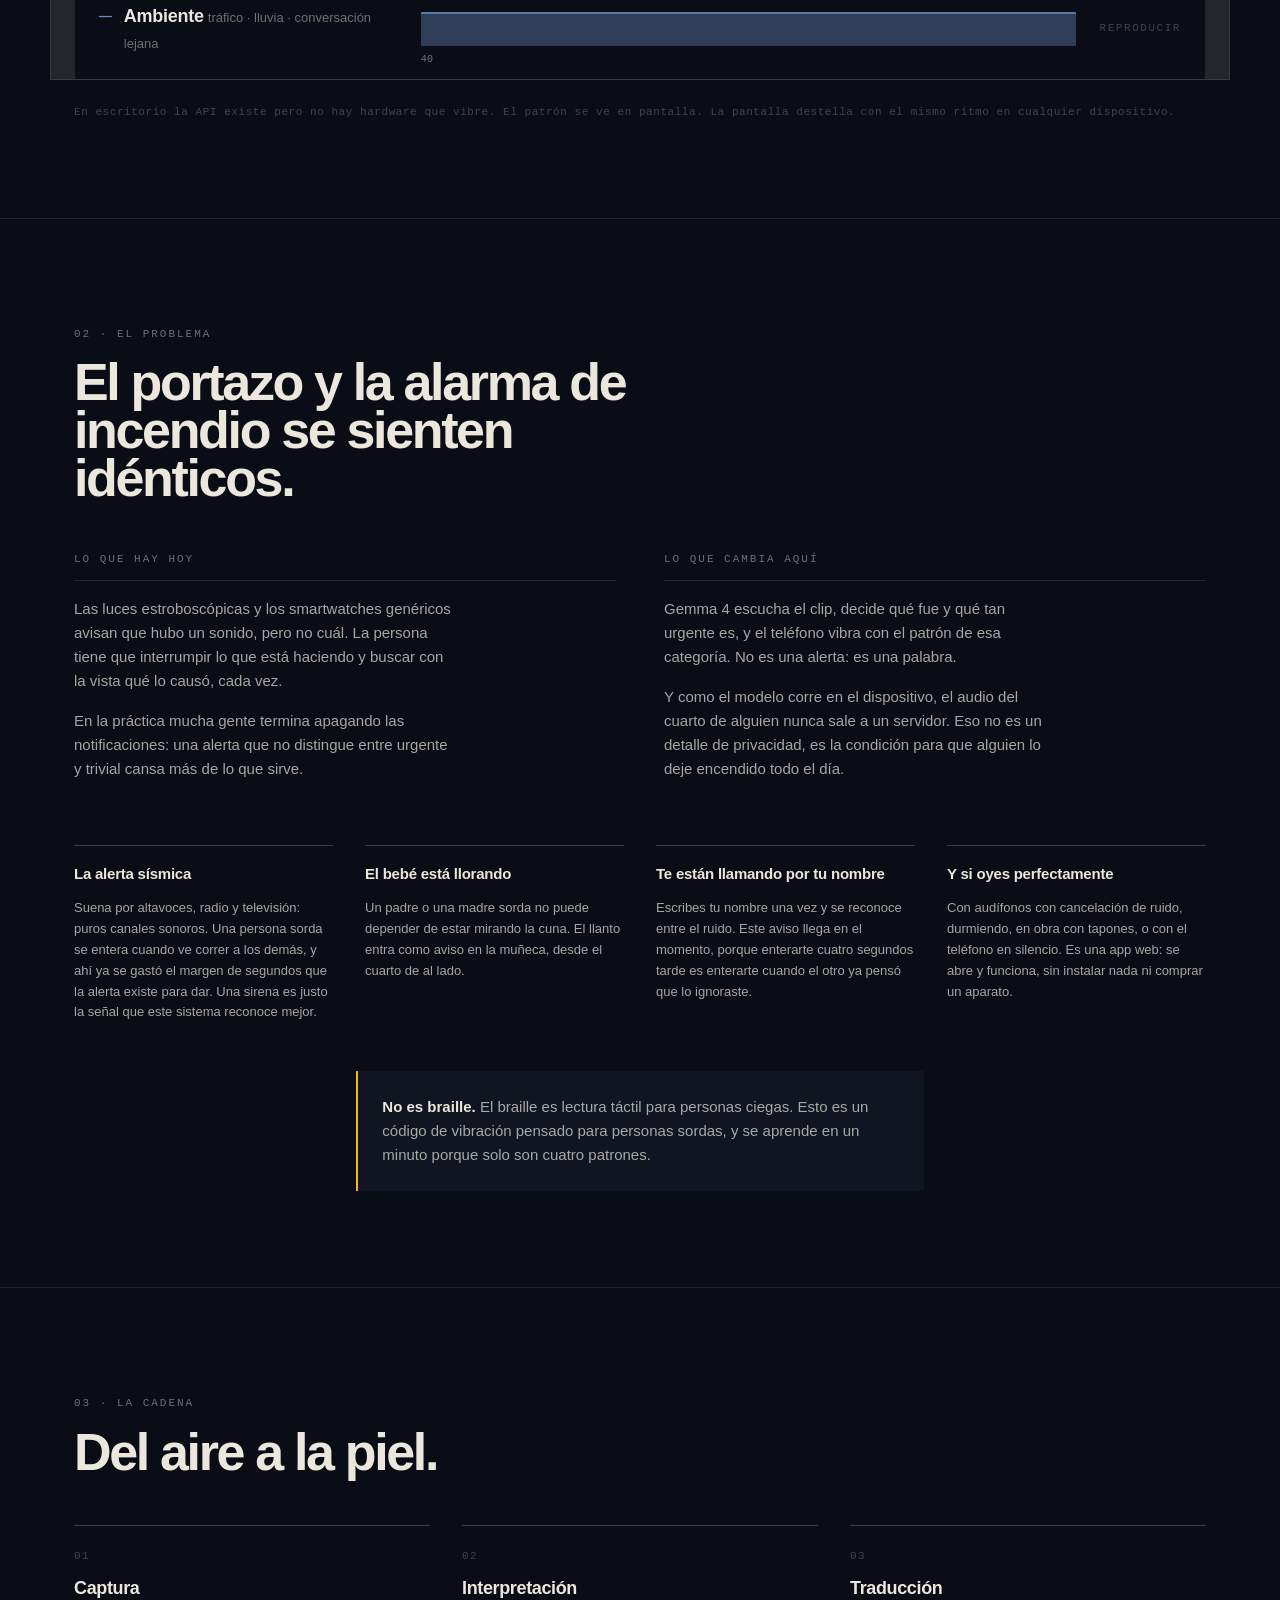
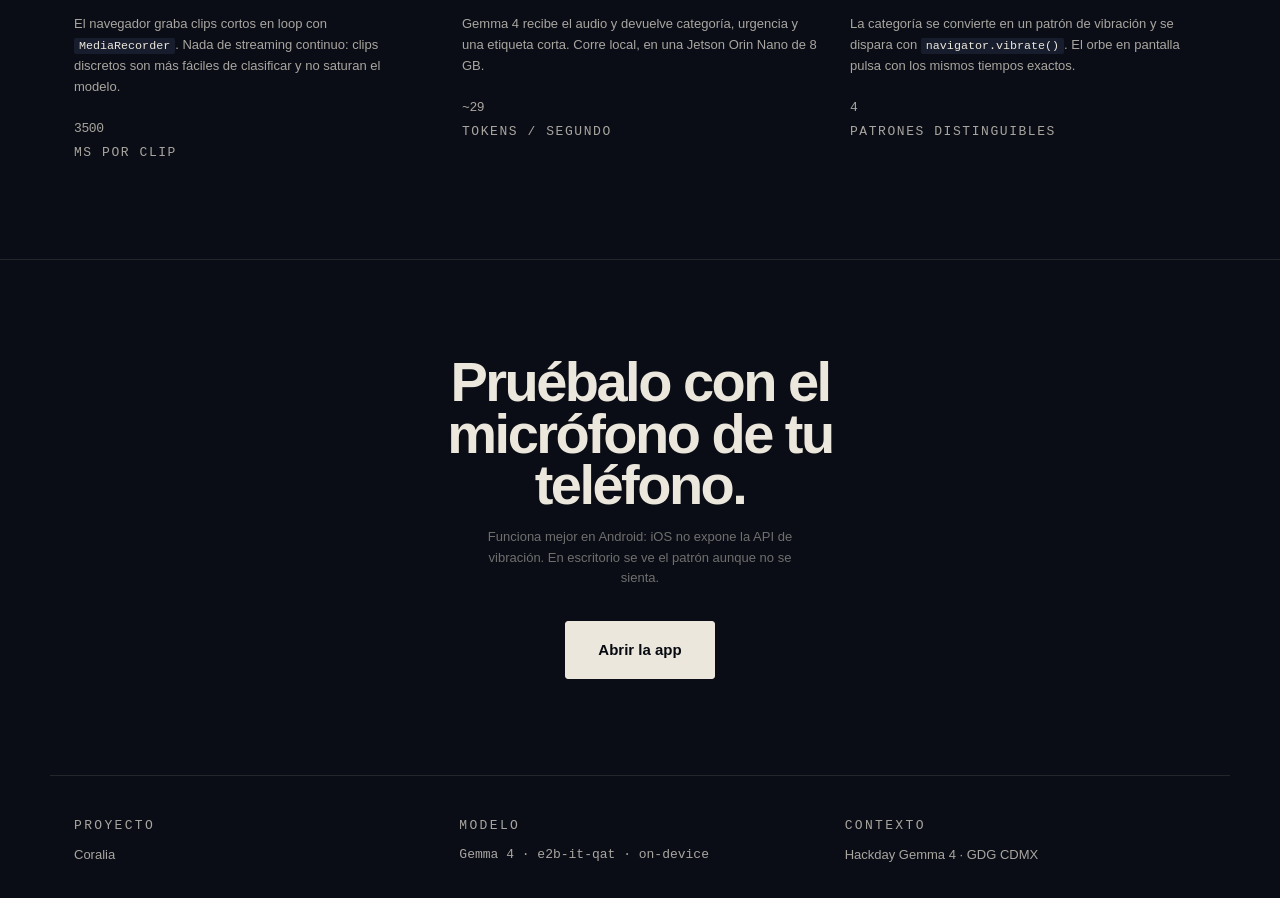
==== commit c9ff307f: "Quitar la nota del hero sobre dónde poner el video Era una instrucción para el equipo, no algo que u" ====
--- a/frontend/index.html
+++ b/frontend/index.html
@@ -51,7 +51,6 @@
             <a class="boton-fantasma" href="#vocabulario">Ver el vocabulario</a>
           </div>
 
-          <p class="hero__nota mono" id="nota-ascii"></p>
         </div>
       </section>
 
